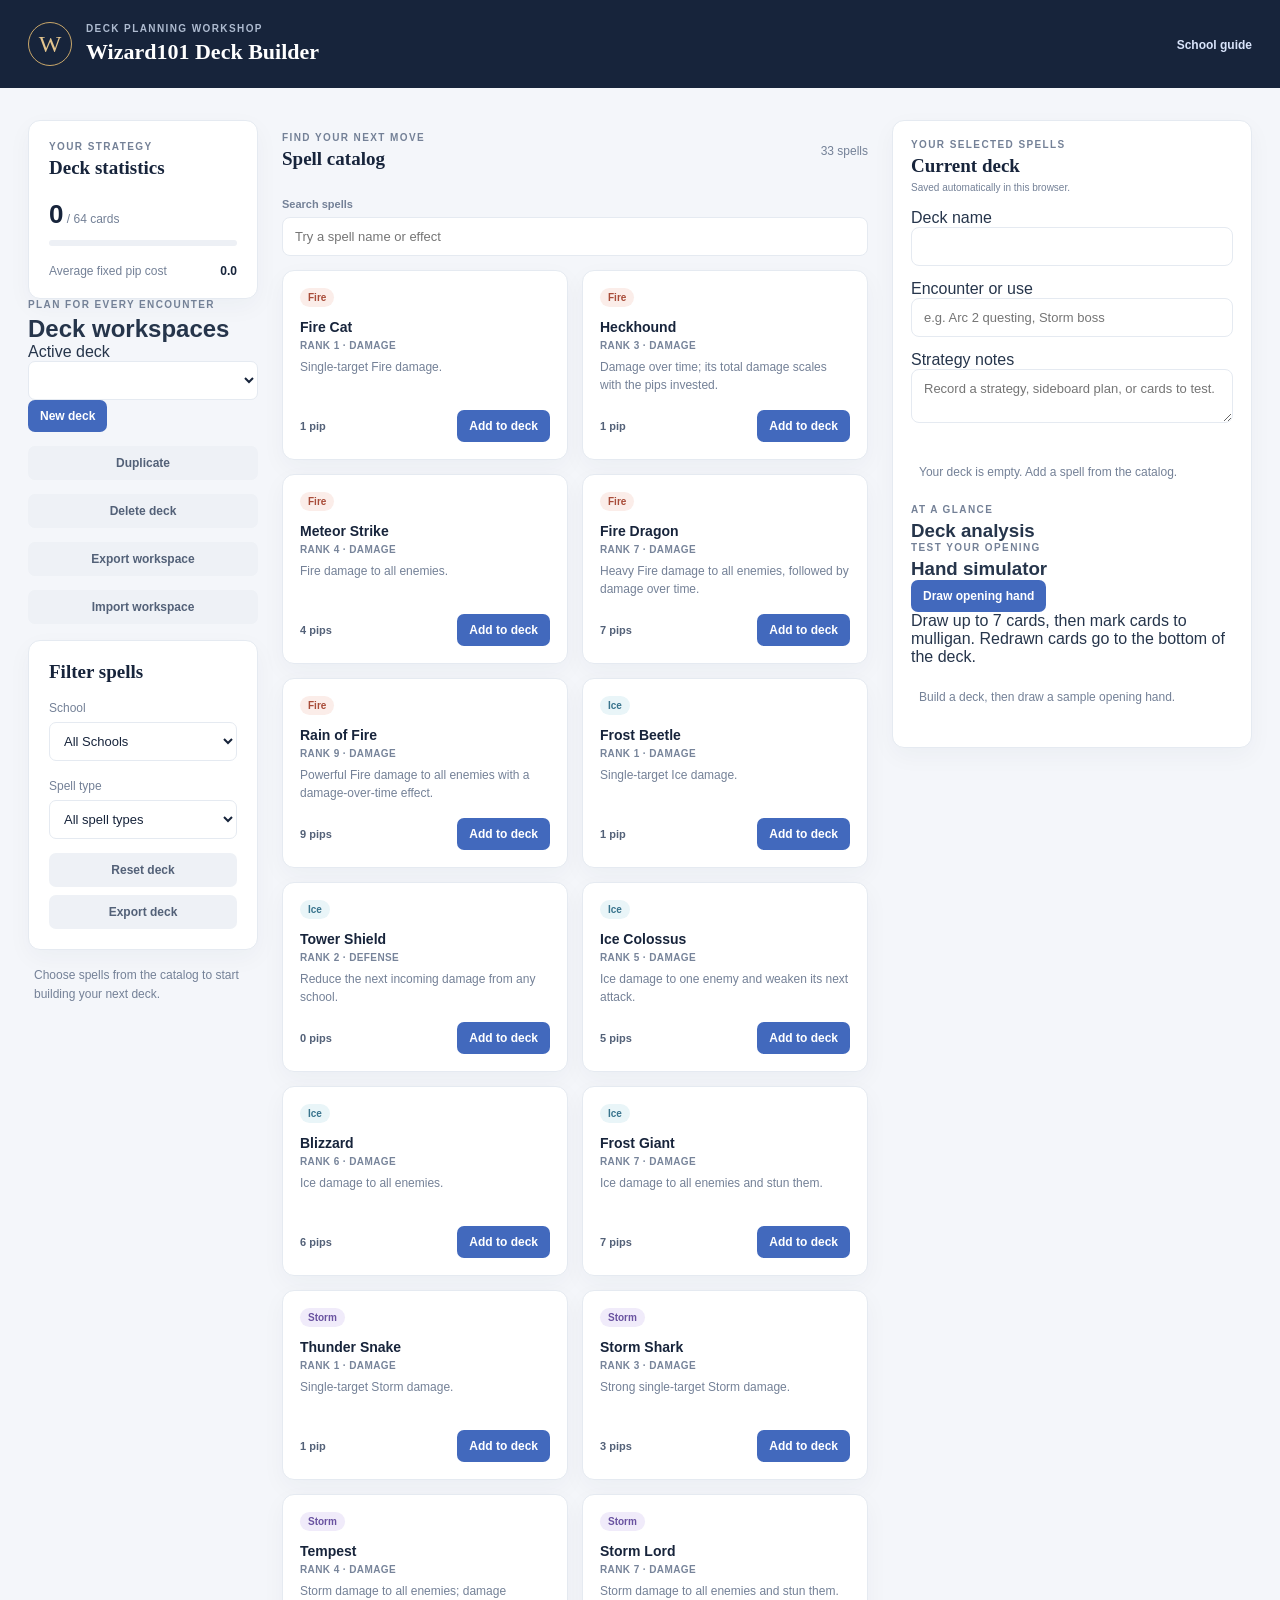
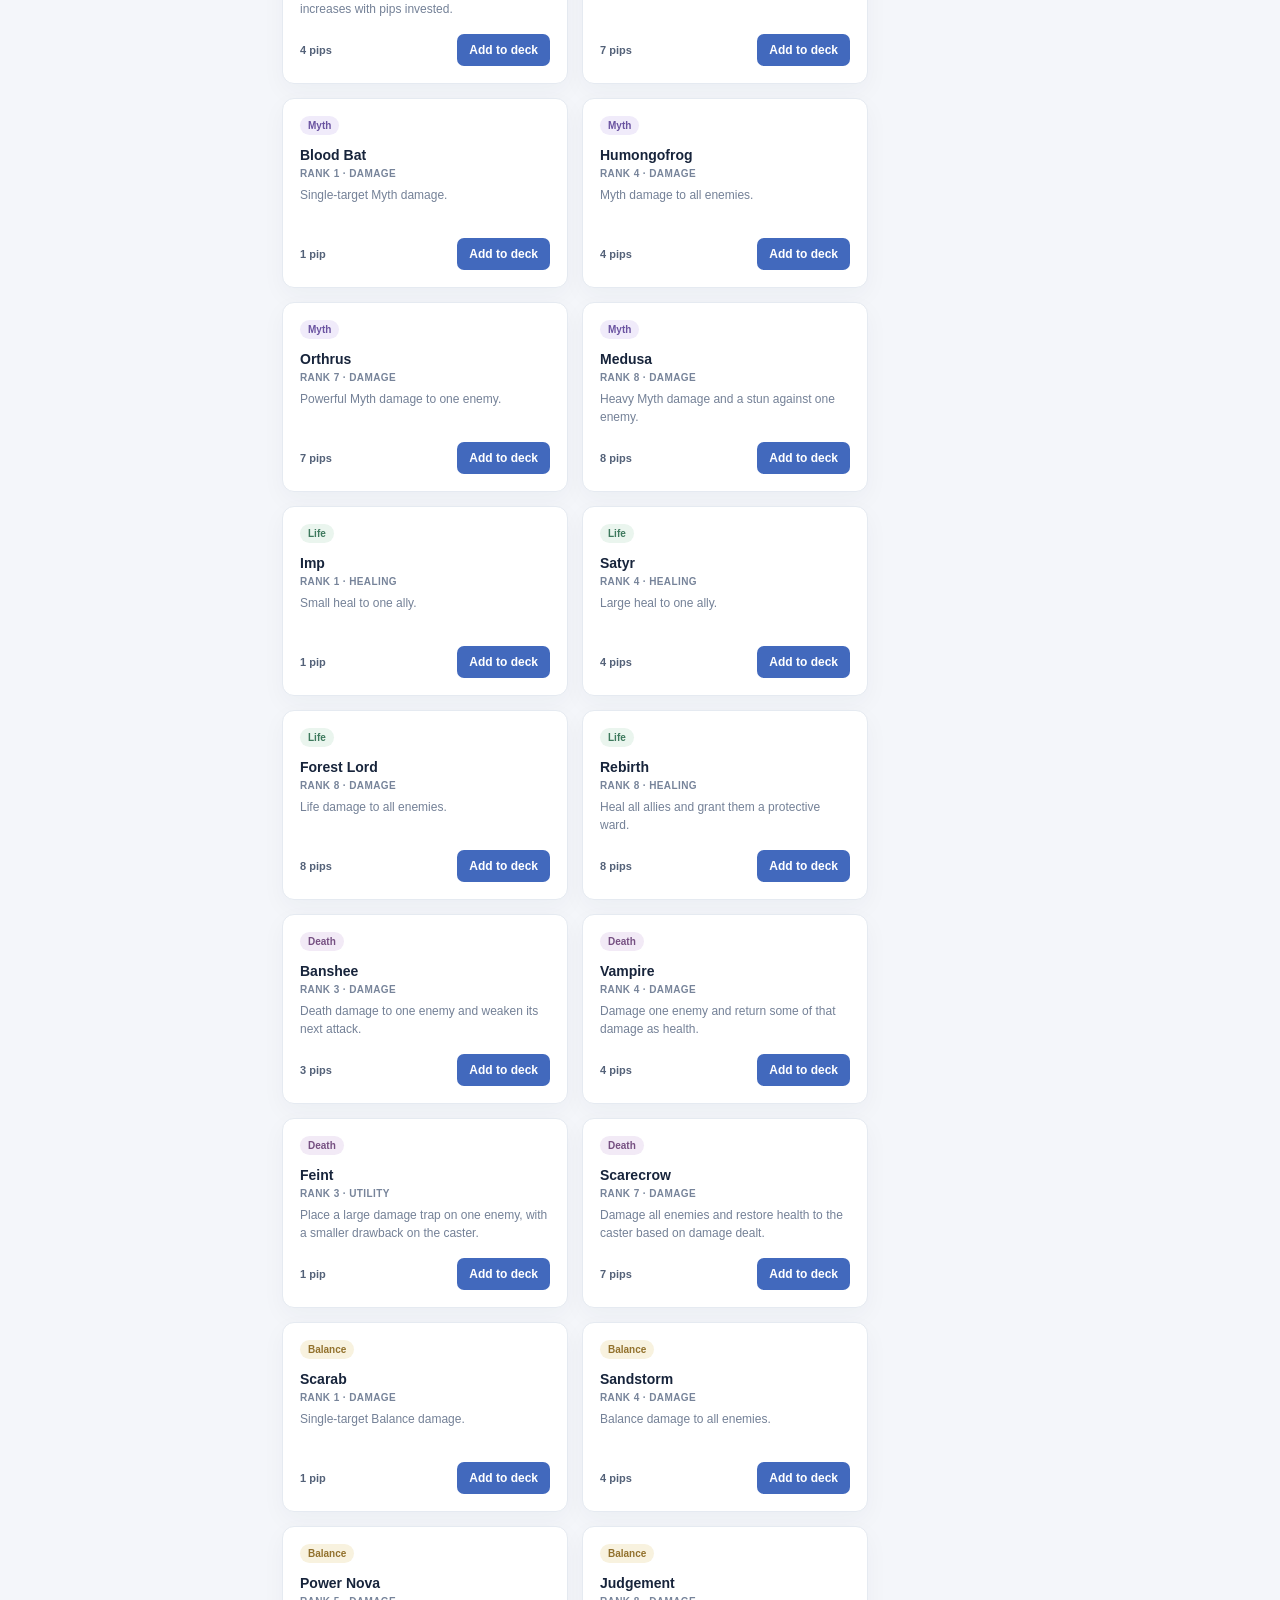
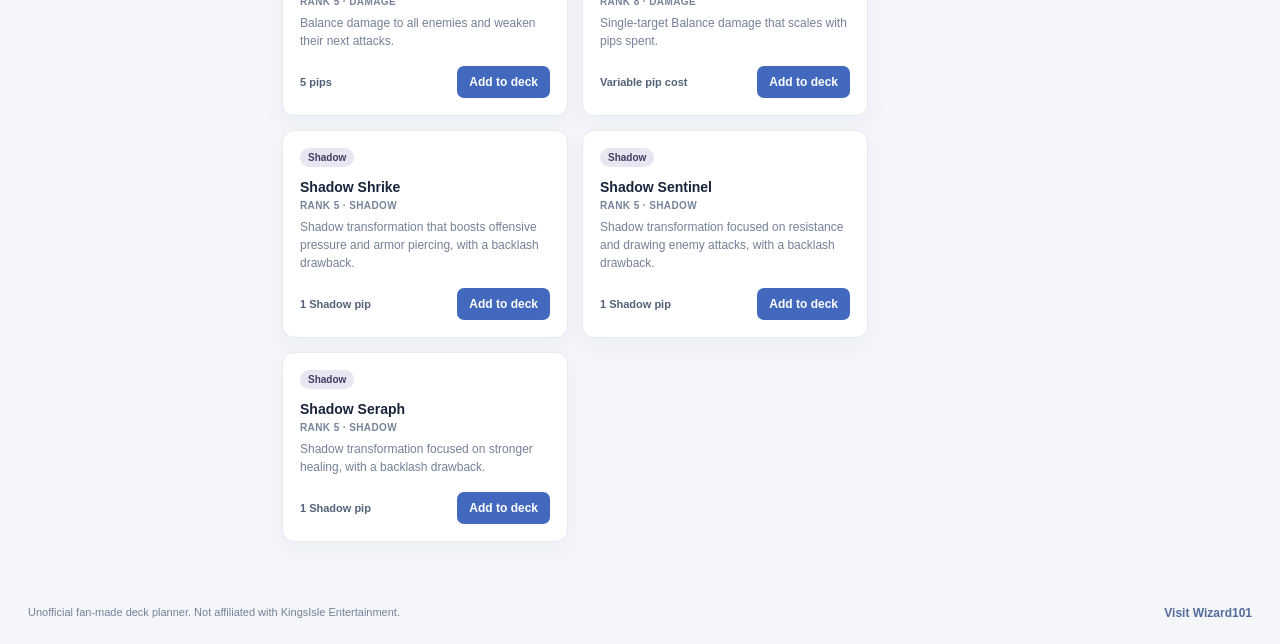
==== web/index.html @ 3cc18164 "completed the run log before section and presented the real output" ====
<!doctype html>
<html lang="en">
<head>
  <meta charset="utf-8">
  <meta name="viewport" content="width=device-width, initial-scale=1">
  <meta name="theme-color" content="#17243b">
  <meta name="description" content="Build and plan a Wizard101 spell deck.">
  <link rel="icon" href="favicon.svg" type="image/svg+xml">
  <link rel="manifest" href="manifest.webmanifest">
  <title>Wizard101 Deck Builder</title>
  <link rel="stylesheet" href="styles.css">
  <script src="app.js" defer></script>
</head>
<body>
  <header class="site-header">
    <div class="brand-mark" aria-hidden="true">W</div>
    <div>
      <p class="eyebrow">Deck planning workshop</p>
      <h1>Wizard101 Deck Builder</h1>
    </div>
    <nav class="header-links" aria-label="Main navigation">
      <a href="schools.html">School guide</a>
    </nav>
  </header>

  <main class="app-layout">
    <aside class="sidebar">
      <section class="stats-card" aria-labelledby="stats-title">
        <p class="eyebrow">Your strategy</p>
        <h2 id="stats-title">Deck statistics</h2>
        <p class="card-count" id="card-count" aria-live="polite">0 <span>/ 64 cards</span></p>
        <div class="progress-track" role="progressbar" aria-label="Deck capacity" aria-valuemin="0" aria-valuemax="64" aria-valuenow="0">
          <div class="progress-fill" id="progress-fill"></div>
        </div>
        <p class="stat-row"><span>Average fixed pip cost</span><strong id="average-pips">0.0</strong></p>
      </section>

      <section class="workspace-card" aria-labelledby="workspace-title">
        <p class="eyebrow">Plan for every encounter</p>
        <h2 id="workspace-title">Deck workspaces</h2>
        <label for="deck-picker">Active deck</label>
        <select id="deck-picker" aria-label="Active deck"></select>
        <div class="workspace-actions">
          <button class="button button-primary" id="new-deck" type="button">New deck</button>
          <button class="button button-secondary" id="duplicate-deck" type="button">Duplicate</button>
          <button class="button button-secondary" id="delete-deck" type="button">Delete deck</button>
        </div>
        <div class="backup-actions">
          <button class="button button-secondary" id="export-backup" type="button">Export workspace</button>
          <button class="button button-secondary" id="import-backup" type="button">Import workspace</button>
          <input id="backup-file" type="file" accept="application/json,.json" hidden>
        </div>
        <p class="workspace-status" id="workspace-status" role="status" aria-live="polite"></p>
      </section>

      <section class="filter-card" aria-labelledby="filter-title">
        <h2 id="filter-title">Filter spells</h2>
        <label for="school-filter">School</label>
        <select id="school-filter">
          <option value="All Schools">All Schools</option>
          <option value="Fire">Fire</option>
          <option value="Ice">Ice</option>
          <option value="Storm">Storm</option>
          <option value="Myth">Myth</option>
          <option value="Life">Life</option>
          <option value="Death">Death</option>
          <option value="Balance">Balance</option>
          <option value="Shadow">Shadow</option>
        </select>
        <label for="type-filter">Spell type</label>
        <select id="type-filter">
          <option value="All Types">All spell types</option>
          <option value="Damage">Damage</option>
          <option value="Healing">Healing</option>
          <option value="Defense">Defense</option>
          <option value="Utility">Utility</option>
          <option value="Shadow">Shadow forms</option>
        </select>
        <button class="button button-secondary" id="reset-deck" type="button">Reset deck</button>
        <button class="button button-secondary" id="export-deck" type="button">Export deck</button>
      </section>
      <p class="sidebar-note">Choose spells from the catalog to start building your next deck.</p>
    </aside>

    <section class="catalog-section" aria-labelledby="catalog-title">
      <div class="section-heading">
        <div>
          <p class="eyebrow">Find your next move</p>
          <h2 id="catalog-title">Spell catalog</h2>
        </div>
        <span class="result-count" id="result-count"></span>
      </div>
      <label class="search-label" for="spell-search">Search spells</label>
      <input id="spell-search" class="search-input" type="search" placeholder="Try a spell name or effect" autocomplete="off">
      <div class="spell-grid" id="spell-catalog"></div>
      <p class="empty-state" id="no-results" hidden>No spells match that search and school. Try another filter.</p>
    </section>

    <section class="deck-section" aria-labelledby="deck-title">
      <div class="section-heading">
        <div>
          <p class="eyebrow">Your selected spells</p>
          <h2 id="deck-title">Current deck</h2>
          <p class="deck-note">Saved automatically in this browser.</p>
        </div>
      </div>
      <div class="deck-details">
        <label for="deck-name">Deck name</label>
        <input id="deck-name" class="search-input" type="text" maxlength="48" autocomplete="off">
        <label for="deck-encounter">Encounter or use</label>
        <input id="deck-encounter" class="search-input" type="text" maxlength="64" placeholder="e.g. Arc 2 questing, Storm boss">
        <label for="deck-notes">Strategy notes</label>
        <textarea id="deck-notes" class="search-input notes-input" maxlength="500" placeholder="Record a strategy, sideboard plan, or cards to test."></textarea>
      </div>
      <div class="deck-list" id="deck-list" aria-live="polite"></div>
      <p class="empty-state" id="empty-state">Your deck is empty. Add a spell from the catalog.</p>
      <section class="deck-tool" aria-labelledby="analysis-title">
        <div class="tool-heading">
          <div>
            <p class="eyebrow">At a glance</p>
            <h3 id="analysis-title">Deck analysis</h3>
          </div>
          <span class="analysis-summary" id="analysis-summary"></span>
        </div>
        <div class="analysis-breakdown" id="analysis-breakdown"></div>
      </section>
      <section class="deck-tool simulator" aria-labelledby="simulator-title">
        <div class="tool-heading">
          <div>
            <p class="eyebrow">Test your opening</p>
            <h3 id="simulator-title">Hand simulator</h3>
          </div>
          <button class="button button-primary" id="draw-hand" type="button">Draw opening hand</button>
        </div>
        <p class="simulator-note">Draw up to 7 cards, then mark cards to mulligan. Redrawn cards go to the bottom of the deck.</p>
        <div class="hand-list" id="hand-list" aria-live="polite"></div>
        <button class="button button-secondary" id="mulligan-hand" type="button" hidden>Redraw selected cards</button>
        <p class="empty-state hand-empty" id="hand-empty">Build a deck, then draw a sample opening hand.</p>
      </section>
    </section>
  </main>
  <footer class="site-footer">
    <span>Unofficial fan-made deck planner. Not affiliated with KingsIsle Entertainment.</span>
    <a href="https://www.wizard101.com/" target="_blank" rel="noreferrer">Visit Wizard101</a>
  </footer>
</body>
</html>
---- web/styles.css ----
:root {
  color-scheme: light;
  font-family: "Segoe UI", Arial, sans-serif;
  color: #26354b;
  background: #f4f6fa;
  font-synthesis: none;
  text-rendering: optimizeLegibility;
  --navy: #17243b;
  --muted: #748197;
  --line: #e5eaf1;
  --blue: #4269bd;
}

* {
  box-sizing: border-box;
}

body {
  min-width: 320px;
  min-height: 100vh;
  margin: 0;
}

.site-header {
  display: flex;
  align-items: center;
  gap: 14px;
  padding: 22px max(28px, calc((100% - 1440px) / 2));
  color: white;
  background: var(--navy);
}

.header-links {
  margin-left: auto;
}

.header-links a,
.site-footer a {
  color: #d9e4fb;
  font-size: 12px;
  font-weight: 600;
  text-decoration: none;
}

.header-links a:hover,
.site-footer a:hover {
  text-decoration: underline;
}

.brand-mark {
  display: grid;
  width: 44px;
  height: 44px;
  place-items: center;
  border: 1px solid #c9a76a;
  border-radius: 50%;
  color: #e4c58e;
  font-family: Georgia, serif;
  font-size: 24px;
}

.site-header h1,
h2,
h3,
p {
  margin: 0;
}

.site-header h1 {
  font-family: Georgia, serif;
  font-size: 22px;
  font-weight: 600;
}

.eyebrow {
  margin-bottom: 5px;
  color: var(--muted);
  font-size: 10px;
  font-weight: 700;
  letter-spacing: 0.14em;
  text-transform: uppercase;
}

.site-header .eyebrow {
  color: #aebbd0;
}

.app-layout {
  display: grid;
  grid-template-columns: 230px minmax(340px, 1fr) minmax(290px, 360px);
  gap: 24px;
  max-width: 1440px;
  margin: 0 auto;
  padding: 32px 28px 48px;
}

.sidebar {
  align-self: start;
}

.stats-card,
.filter-card,
.spell-card,
.deck-section {
  border: 1px solid var(--line);
  border-radius: 12px;
  background: white;
  box-shadow: 0 8px 24px rgb(31 48 78 / 4%);
}

.stats-card,
.filter-card {
  padding: 20px;
}

.stats-card h2,
.filter-card h2,
.section-heading h2 {
  color: var(--navy);
  font-family: Georgia, serif;
  font-size: 19px;
}

.card-count {
  margin-top: 20px;
  color: var(--navy);
  font-size: 26px;
  font-weight: 700;
}

.card-count span {
  color: var(--muted);
  font-size: 12px;
  font-weight: 500;
}

.progress-track {
  height: 6px;
  margin-top: 10px;
  overflow: hidden;
  border-radius: 6px;
  background: #edf0f5;
}

.progress-fill {
  width: 0;
  height: 100%;
  border-radius: inherit;
  background: linear-gradient(90deg, #4269bd, #8b72c7);
  transition: width 180ms ease;
}

.stat-row {
  display: flex;
  justify-content: space-between;
  margin-top: 18px;
  color: var(--muted);
  font-size: 12px;
}

.stat-row strong {
  color: var(--navy);
}

.filter-card {
  margin-top: 16px;
}

.filter-card .button-secondary + .button-secondary {
  margin-top: 8px;
}

.filter-card label {
  display: block;
  margin: 18px 0 7px;
  color: var(--muted);
  font-size: 12px;
}

select {
  width: 100%;
  padding: 10px;
  border: 1px solid var(--line);
  border-radius: 7px;
  color: var(--navy);
  background: #fff;
  font: inherit;
  font-size: 13px;
}

.button {
  border: 0;
  border-radius: 7px;
  cursor: pointer;
  font: inherit;
  font-size: 12px;
  font-weight: 600;
  transition: background-color 150ms ease, transform 150ms ease;
}

.button:not(:disabled):hover {
  transform: translateY(-1px);
}

.button:disabled {
  cursor: not-allowed;
  opacity: 0.5;
}

.button-primary {
  padding: 9px 12px;
  color: white;
  background: var(--blue);
}

.button-primary:hover {
  background: #3457a2;
}

.button-secondary {
  width: 100%;
  margin-top: 14px;
  padding: 10px;
  color: #536178;
  background: #eef1f6;
}

.button-secondary:hover {
  background: #e2e7ef;
}

.sidebar-note {
  padding: 16px 6px;
  color: var(--muted);
  font-size: 12px;
  line-height: 1.6;
}

.catalog-section {
  min-width: 0;
}

.section-heading {
  display: flex;
  min-height: 62px;
  align-items: center;
  justify-content: space-between;
  margin-bottom: 16px;
}

.result-count {
  color: var(--muted);
  font-size: 12px;
}

.search-label {
  display: block;
  margin-bottom: 7px;
  color: var(--muted);
  font-size: 11px;
  font-weight: 600;
}

.search-input {
  width: 100%;
  margin-bottom: 14px;
  padding: 11px 12px;
  border: 1px solid var(--line);
  border-radius: 8px;
  color: var(--navy);
  background: white;
  font: inherit;
  font-size: 13px;
}

.search-input:focus,
select:focus {
  border-color: #829bd1;
  outline: 3px solid rgb(66 105 189 / 14%);
}

.spell-grid {
  display: grid;
  grid-template-columns: repeat(auto-fit, minmax(220px, 1fr));
  gap: 14px;
}

.spell-card {
  display: flex;
  min-height: 190px;
  flex-direction: column;
  align-items: flex-start;
  padding: 17px;
}

.school-tag {
  padding: 4px 8px;
  border-radius: 20px;
  color: #405776;
  background: #eaf0f7;
  font-size: 10px;
  font-weight: 700;
}

.school-fire {
  color: #a84c39;
  background: #fbede9;
}

.school-ice {
  color: #39748d;
  background: #e9f5f8;
}

.school-storm {
  color: #6952a0;
  background: #f0ebfa;
}

.school-life {
  color: #3d795d;
  background: #eaf5ee;
}

.school-death {
  color: #765082;
  background: #f2eaf6;
}

.school-balance {
  color: #92712d;
  background: #f8f2df;
}

.school-myth {
  color: #6952a0;
  background: #f0ebfa;
}

.school-shadow {
  color: #433b61;
  background: #e9e6f2;
}

.spell-card h3,
.deck-card h3 {
  margin-top: 12px;
  color: var(--navy);
  font-size: 14px;
}

.spell-meta {
  margin-top: 5px;
  color: #77849a;
  font-size: 10px;
  font-weight: 700;
  letter-spacing: 0.04em;
  text-transform: uppercase;
}

.spell-description {
  margin-top: 7px;
  color: var(--muted);
  font-size: 12px;
  line-height: 1.5;
}

.spell-footer {
  display: flex;
  width: 100%;
  align-items: center;
  justify-content: space-between;
  margin-top: auto;
  padding-top: 16px;
}

.pip-cost {
  color: #536178;
  font-size: 11px;
  font-weight: 600;
}

.deck-section {
  align-self: start;
  min-height: 250px;
  padding: 18px;
}

.deck-section .section-heading {
  min-height: auto;
}

.deck-note {
  margin-top: 5px;
  color: var(--muted);
  font-size: 10px;
}

.deck-list {
  display: grid;
  gap: 9px;
}

.deck-card {
  display: flex;
  align-items: center;
  justify-content: space-between;
  gap: 8px;
  padding: 11px;
  border: 1px solid var(--line);
  border-radius: 8px;
}

.deck-card h3 {
  margin: 0;
  font-size: 12px;
}

.deck-card p {
  margin-top: 4px;
  color: var(--muted);
  font-size: 10px;
}

.remove-button {
  flex-shrink: 0;
  padding: 6px 8px;
  border: 0;
  border-radius: 6px;
  color: #a34f4f;
  background: #fbefef;
  cursor: pointer;
  font: inherit;
  font-size: 10px;
}

.remove-button:hover {
  background: #f7e1e1;
}

.empty-state {
  padding: 22px 8px;
  color: var(--muted);
  font-size: 12px;
  line-height: 1.6;
}

.empty-state[hidden] {
  display: none;
}

.site-footer {
  display: flex;
  justify-content: space-between;
  gap: 16px;
  max-width: 1440px;
  margin: 0 auto;
  padding: 16px 28px 24px;
  color: var(--muted);
  font-size: 11px;
}

.site-footer a {
  color: #536b9d;
  white-space: nowrap;
}

@media (max-width: 1050px) {
  .app-layout {
    grid-template-columns: 220px minmax(0, 1fr);
  }

  .deck-section {
    grid-column: 2;
  }
}

@media (max-width: 700px) {
  .site-header {
    padding: 18px 20px;
  }

  .site-header h1 {
    font-size: 18px;
  }

  .header-links a {
    font-size: 11px;
  }

  .app-layout {
    grid-template-columns: 1fr;
    gap: 18px;
    padding: 20px;
  }

  .deck-section {
    grid-column: auto;
  }

  .sidebar {
    display: grid;
    grid-template-columns: repeat(2, minmax(0, 1fr));
    align-items: start;
    gap: 12px;
  }

  .filter-card {
    margin-top: 0;
  }

  .sidebar-note {
    display: none;
  }
}

@media (max-width: 460px) {
  .sidebar {
    grid-template-columns: 1fr;
  }

  .spell-grid {
    grid-template-columns: 1fr;
  }

  .site-footer {
    flex-direction: column;
    padding: 12px 20px 22px;
  }
}
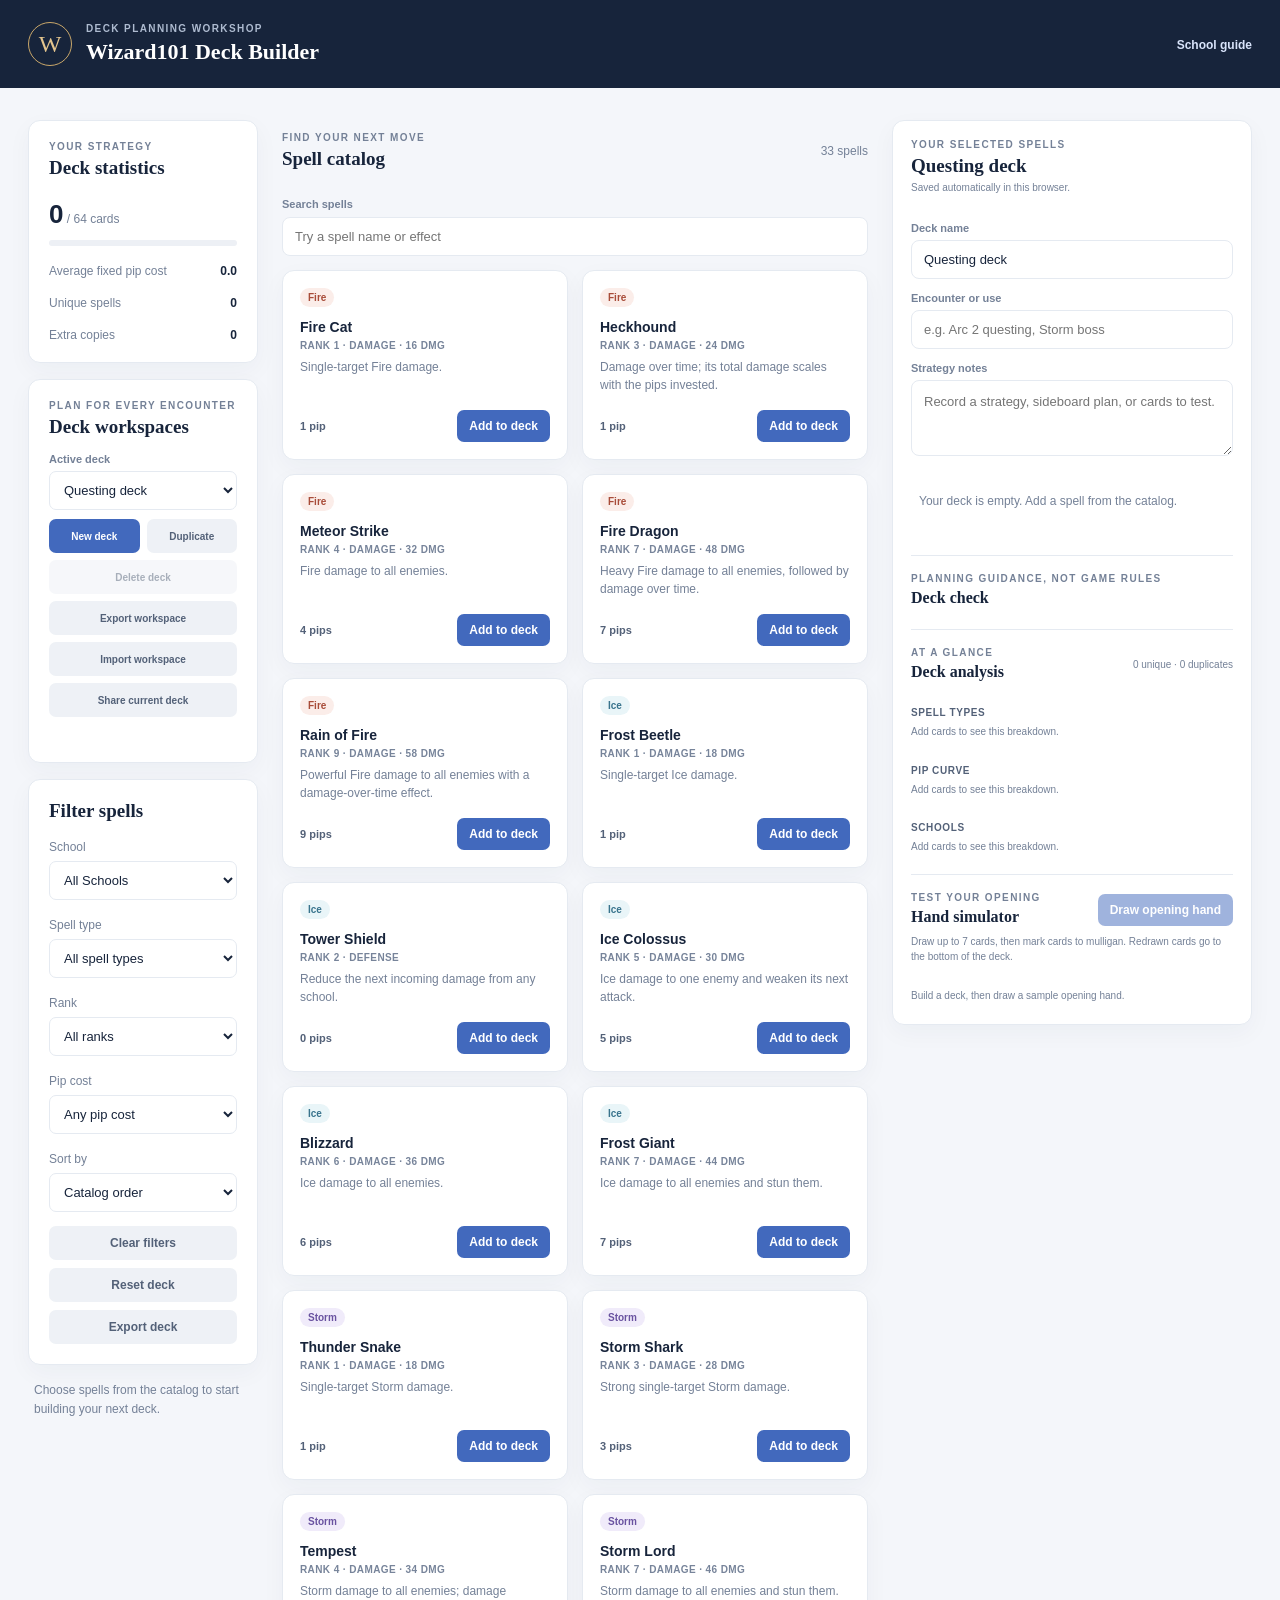
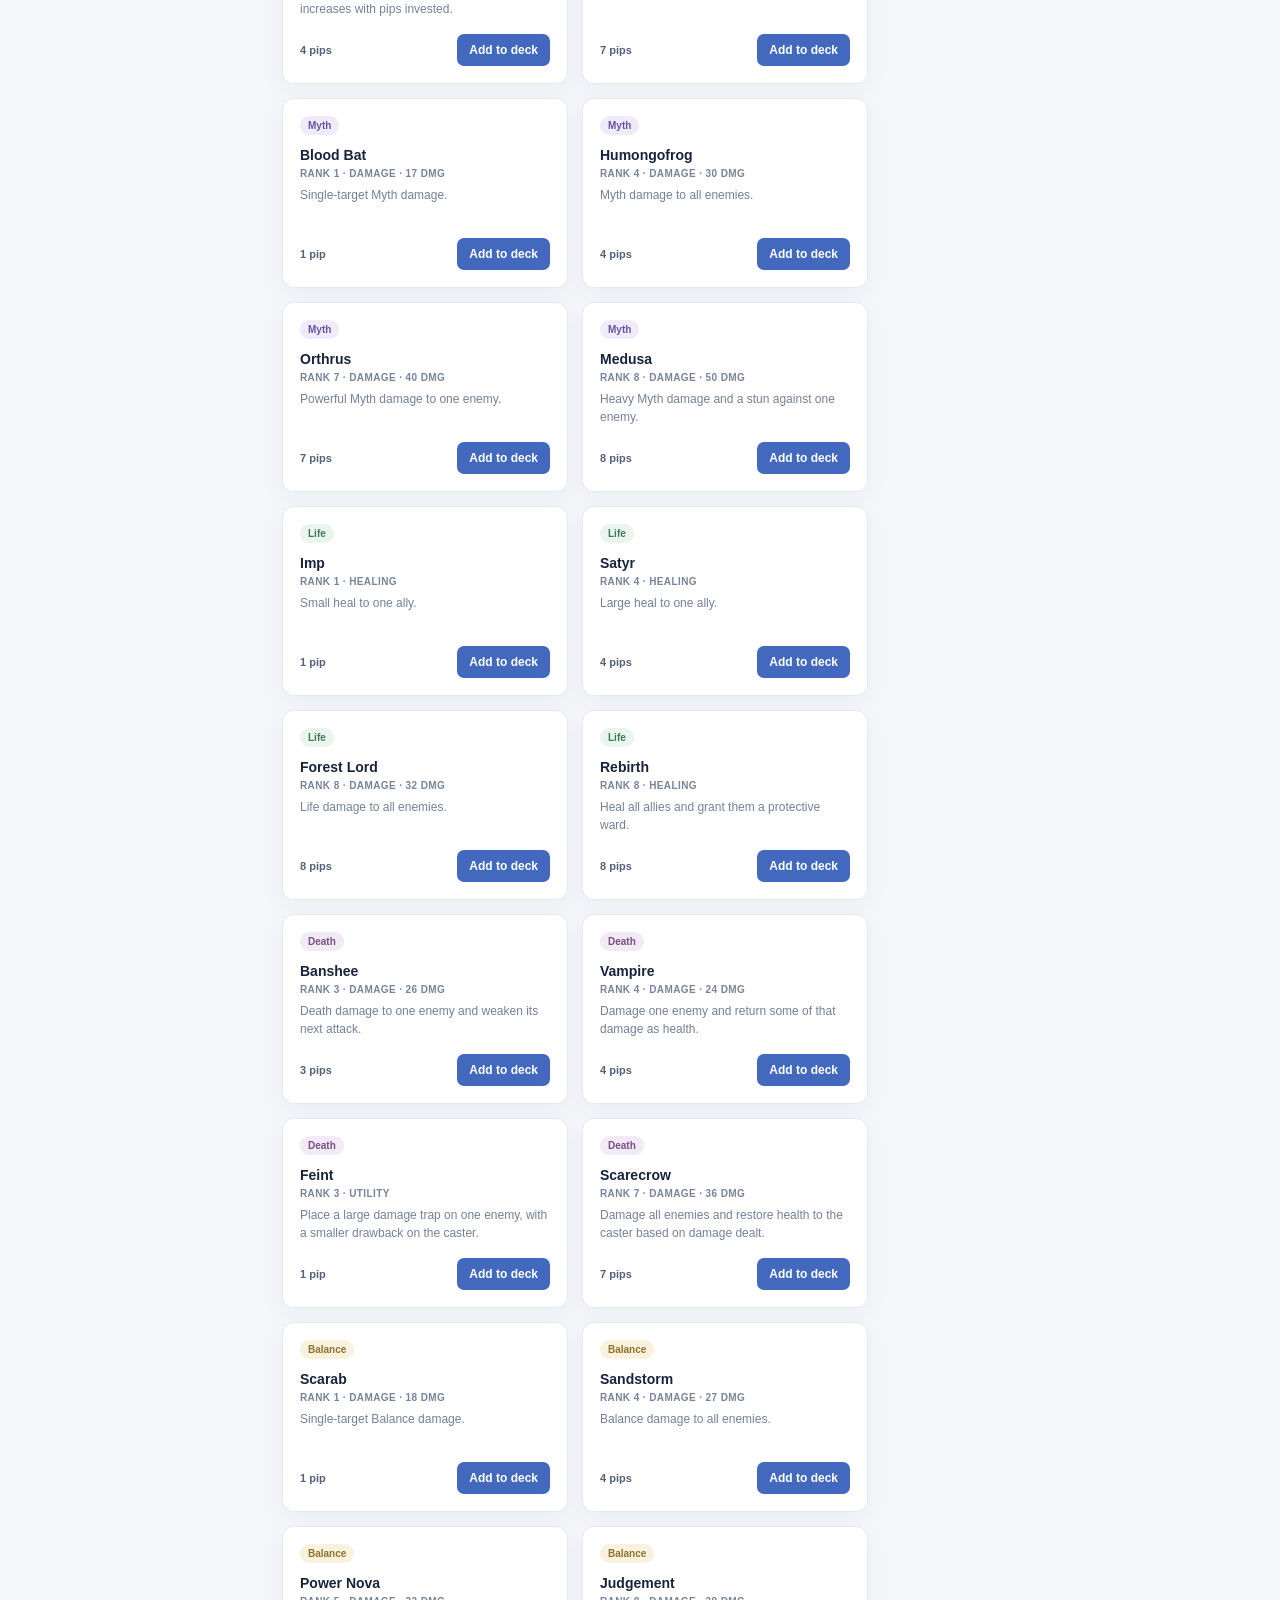
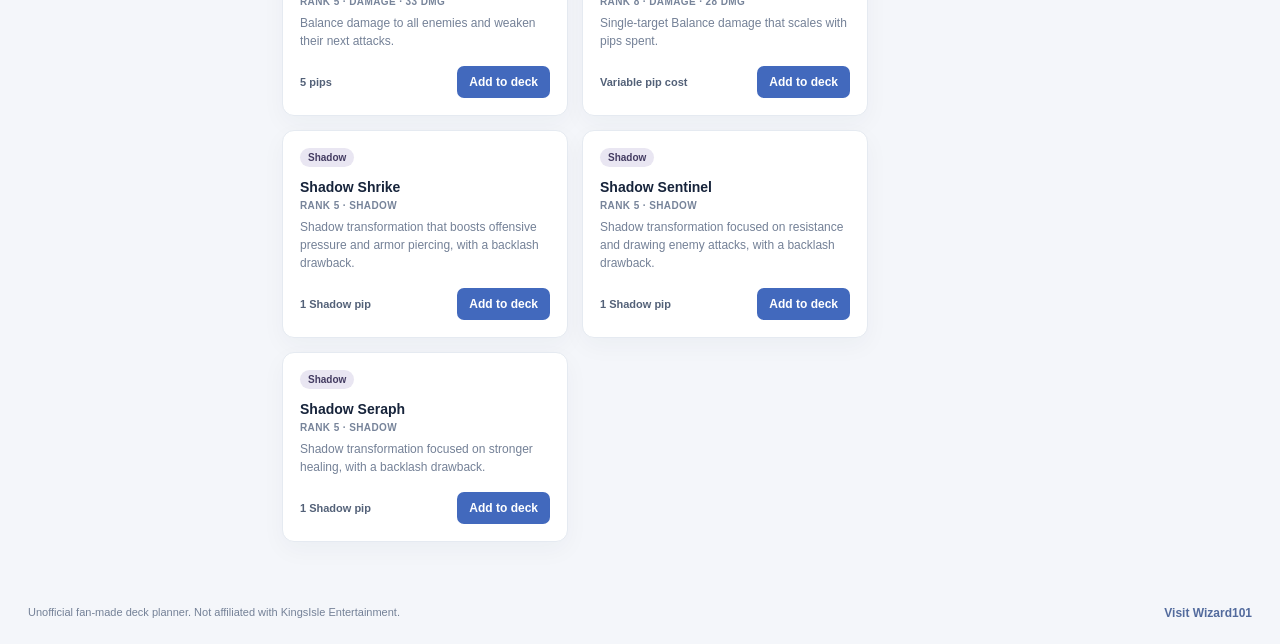
==== commit b49a1ff2: "updated readme" ====
--- a/web/index.html
+++ b/web/index.html
@@ -33,6 +33,8 @@
           <div class="progress-fill" id="progress-fill"></div>
         </div>
         <p class="stat-row"><span>Average fixed pip cost</span><strong id="average-pips">0.0</strong></p>
+        <p class="stat-row"><span>Unique spells</span><strong id="unique-count">0</strong></p>
+        <p class="stat-row"><span>Extra copies</span><strong id="duplicate-count">0</strong></p>
       </section>
 
       <section class="workspace-card" aria-labelledby="workspace-title">
@@ -48,6 +50,7 @@
         <div class="backup-actions">
           <button class="button button-secondary" id="export-backup" type="button">Export workspace</button>
           <button class="button button-secondary" id="import-backup" type="button">Import workspace</button>
+          <button class="button button-secondary" id="share-deck" type="button">Share current deck</button>
           <input id="backup-file" type="file" accept="application/json,.json" hidden>
         </div>
         <p class="workspace-status" id="workspace-status" role="status" aria-live="polite"></p>
@@ -76,6 +79,39 @@
           <option value="Utility">Utility</option>
           <option value="Shadow">Shadow forms</option>
         </select>
+        <label for="rank-filter">Rank</label>
+        <select id="rank-filter">
+          <option value="all">All ranks</option>
+          <option value="1">Rank 1</option>
+          <option value="2">Rank 2</option>
+          <option value="3">Rank 3</option>
+          <option value="4">Rank 4</option>
+          <option value="5">Rank 5</option>
+          <option value="6">Rank 6</option>
+          <option value="7">Rank 7</option>
+          <option value="8">Rank 8</option>
+          <option value="9">Rank 9+</option>
+        </select>
+        <label for="pip-filter">Pip cost</label>
+        <select id="pip-filter">
+          <option value="all">Any pip cost</option>
+          <option value="0">0 pips</option>
+          <option value="1">1 pip</option>
+          <option value="2">2 pips</option>
+          <option value="3">3 pips</option>
+          <option value="4">4 pips</option>
+          <option value="5">5+ pips</option>
+          <option value="variable">Variable pip cost</option>
+          <option value="shadow">Shadow pip</option>
+        </select>
+        <label for="sort-filter">Sort by</label>
+        <select id="sort-filter">
+          <option value="catalog">Catalog order</option>
+          <option value="name">Name (A–Z)</option>
+          <option value="rank">Rank (low to high)</option>
+          <option value="pips">Pip cost (low to high)</option>
+        </select>
+        <button class="button button-secondary" id="clear-filters" type="button">Clear filters</button>
         <button class="button button-secondary" id="reset-deck" type="button">Reset deck</button>
         <button class="button button-secondary" id="export-deck" type="button">Export deck</button>
       </section>
@@ -114,6 +150,16 @@
       </div>
       <div class="deck-list" id="deck-list" aria-live="polite"></div>
       <p class="empty-state" id="empty-state">Your deck is empty. Add a spell from the catalog.</p>
+      <section class="deck-tool deck-validation" aria-labelledby="validation-title">
+        <div class="tool-heading">
+          <div>
+            <p class="eyebrow">Planning guidance, not game rules</p>
+            <h3 id="validation-title">Deck check</h3>
+          </div>
+          <span class="validation-summary" id="validation-summary"></span>
+        </div>
+        <ul class="validation-list" id="validation-list" aria-live="polite"></ul>
+      </section>
       <section class="deck-tool" aria-labelledby="analysis-title">
         <div class="tool-heading">
           <div>
--- a/web/styles.css
+++ b/web/styles.css
@@ -99,6 +99,7 @@
 }
 
 .stats-card,
+.workspace-card,
 .filter-card,
 .spell-card,
 .deck-section {
@@ -109,11 +110,13 @@
 }
 
 .stats-card,
+.workspace-card,
 .filter-card {
   padding: 20px;
 }
 
 .stats-card h2,
+.workspace-card h2,
 .filter-card h2,
 .section-heading h2 {
   color: var(--navy);
@@ -166,6 +169,61 @@
   margin-top: 16px;
 }
 
+.workspace-card {
+  margin-top: 16px;
+}
+
+.workspace-card h2 {
+  margin-bottom: 15px;
+}
+
+.workspace-card label,
+.deck-details label {
+  display: block;
+  margin: 13px 0 6px;
+  color: var(--muted);
+  font-size: 11px;
+  font-weight: 600;
+}
+
+.workspace-actions,
+.backup-actions {
+  display: grid;
+  grid-template-columns: repeat(2, minmax(0, 1fr));
+  gap: 7px;
+  margin-top: 9px;
+}
+
+.workspace-actions .button,
+.backup-actions .button {
+  width: 100%;
+  min-height: 34px;
+  margin: 0;
+  padding: 7px;
+  font-size: 10px;
+}
+
+.workspace-actions #delete-deck {
+  grid-column: 1 / -1;
+}
+
+.backup-actions {
+  grid-template-columns: 1fr;
+  margin-top: 7px;
+}
+
+.workspace-status {
+  min-height: 15px;
+  margin-top: 10px;
+  color: #39745a;
+  font-size: 10px;
+  line-height: 1.45;
+}
+
+.workspace-status.status-error {
+  color: #a34f4f;
+}
+
 .filter-card .button-secondary + .button-secondary {
   margin-top: 8px;
 }
@@ -274,7 +332,8 @@
 }
 
 .search-input:focus,
-select:focus {
+select:focus,
+textarea:focus {
   border-color: #829bd1;
   outline: 3px solid rgb(66 105 189 / 14%);
 }
@@ -386,6 +445,22 @@
   padding: 18px;
 }
 
+.deck-details {
+  display: grid;
+  grid-template-columns: 1fr;
+  margin: 0 0 14px;
+}
+
+.deck-details .search-input {
+  margin: 0;
+}
+
+.notes-input {
+  min-height: 76px;
+  resize: vertical;
+  line-height: 1.5;
+}
+
 .deck-section .section-heading {
   min-height: auto;
 }
@@ -398,6 +473,8 @@
 
 .deck-list {
   display: grid;
+  max-height: 460px;
+  overflow-y: auto;
   gap: 9px;
 }
 
@@ -449,6 +526,150 @@
   display: none;
 }
 
+.deck-tool {
+  margin-top: 22px;
+  padding-top: 17px;
+  border-top: 1px solid var(--line);
+}
+
+.tool-heading {
+  display: flex;
+  align-items: center;
+  justify-content: space-between;
+  gap: 10px;
+}
+
+.tool-heading h3 {
+  color: var(--navy);
+  font-family: Georgia, serif;
+  font-size: 16px;
+}
+
+.analysis-summary,
+.simulator-note {
+  color: var(--muted);
+  font-size: 10px;
+}
+
+.analysis-breakdown {
+  display: grid;
+  gap: 14px;
+  margin-top: 13px;
+}
+
+.analysis-group h4 {
+  margin-bottom: 8px;
+  color: #536178;
+  font-size: 10px;
+  letter-spacing: 0.06em;
+  text-transform: uppercase;
+}
+
+.analysis-row {
+  display: grid;
+  grid-template-columns: 78px minmax(20px, 1fr) 22px;
+  align-items: center;
+  gap: 8px;
+  margin-top: 6px;
+  color: #59677d;
+  font-size: 10px;
+}
+
+.analysis-row strong {
+  color: var(--navy);
+  text-align: right;
+}
+
+.analysis-bar {
+  height: 6px;
+  overflow: hidden;
+  border-radius: 6px;
+  background: #edf0f5;
+}
+
+.analysis-bar span {
+  display: block;
+  height: 100%;
+  border-radius: inherit;
+  background: linear-gradient(90deg, #4269bd, #8b72c7);
+}
+
+.analysis-empty {
+  color: var(--muted);
+  font-size: 10px;
+}
+
+.simulator .tool-heading {
+  align-items: flex-end;
+}
+
+.simulator .tool-heading .button {
+  flex-shrink: 0;
+}
+
+.simulator-note {
+  margin-top: 8px;
+  line-height: 1.5;
+}
+
+.hand-list {
+  display: grid;
+  grid-template-columns: repeat(2, minmax(0, 1fr));
+  gap: 7px;
+  margin-top: 12px;
+}
+
+.hand-card {
+  display: grid;
+  min-width: 0;
+  gap: 4px;
+  padding: 9px;
+  border: 1px solid var(--line);
+  border-radius: 8px;
+  color: var(--navy);
+  background: #fff;
+  cursor: pointer;
+  font: inherit;
+  text-align: left;
+}
+
+.hand-card:hover,
+.hand-card.is-mulligan {
+  border-color: #d1a2a2;
+  background: #fff6f5;
+}
+
+.hand-card strong {
+  overflow: hidden;
+  font-size: 10px;
+  text-overflow: ellipsis;
+  white-space: nowrap;
+}
+
+.hand-card > span {
+  color: var(--muted);
+  font-size: 9px;
+}
+
+.hand-card .hand-action {
+  color: #39745a;
+  font-size: 9px;
+  font-weight: 700;
+}
+
+.hand-card.is-mulligan .hand-action {
+  color: #a34f4f;
+}
+
+.simulator > .button-secondary {
+  margin-top: 9px;
+}
+
+.hand-empty {
+  padding: 12px 0 2px;
+  font-size: 10px;
+}
+
 .site-footer {
   display: flex;
   justify-content: space-between;
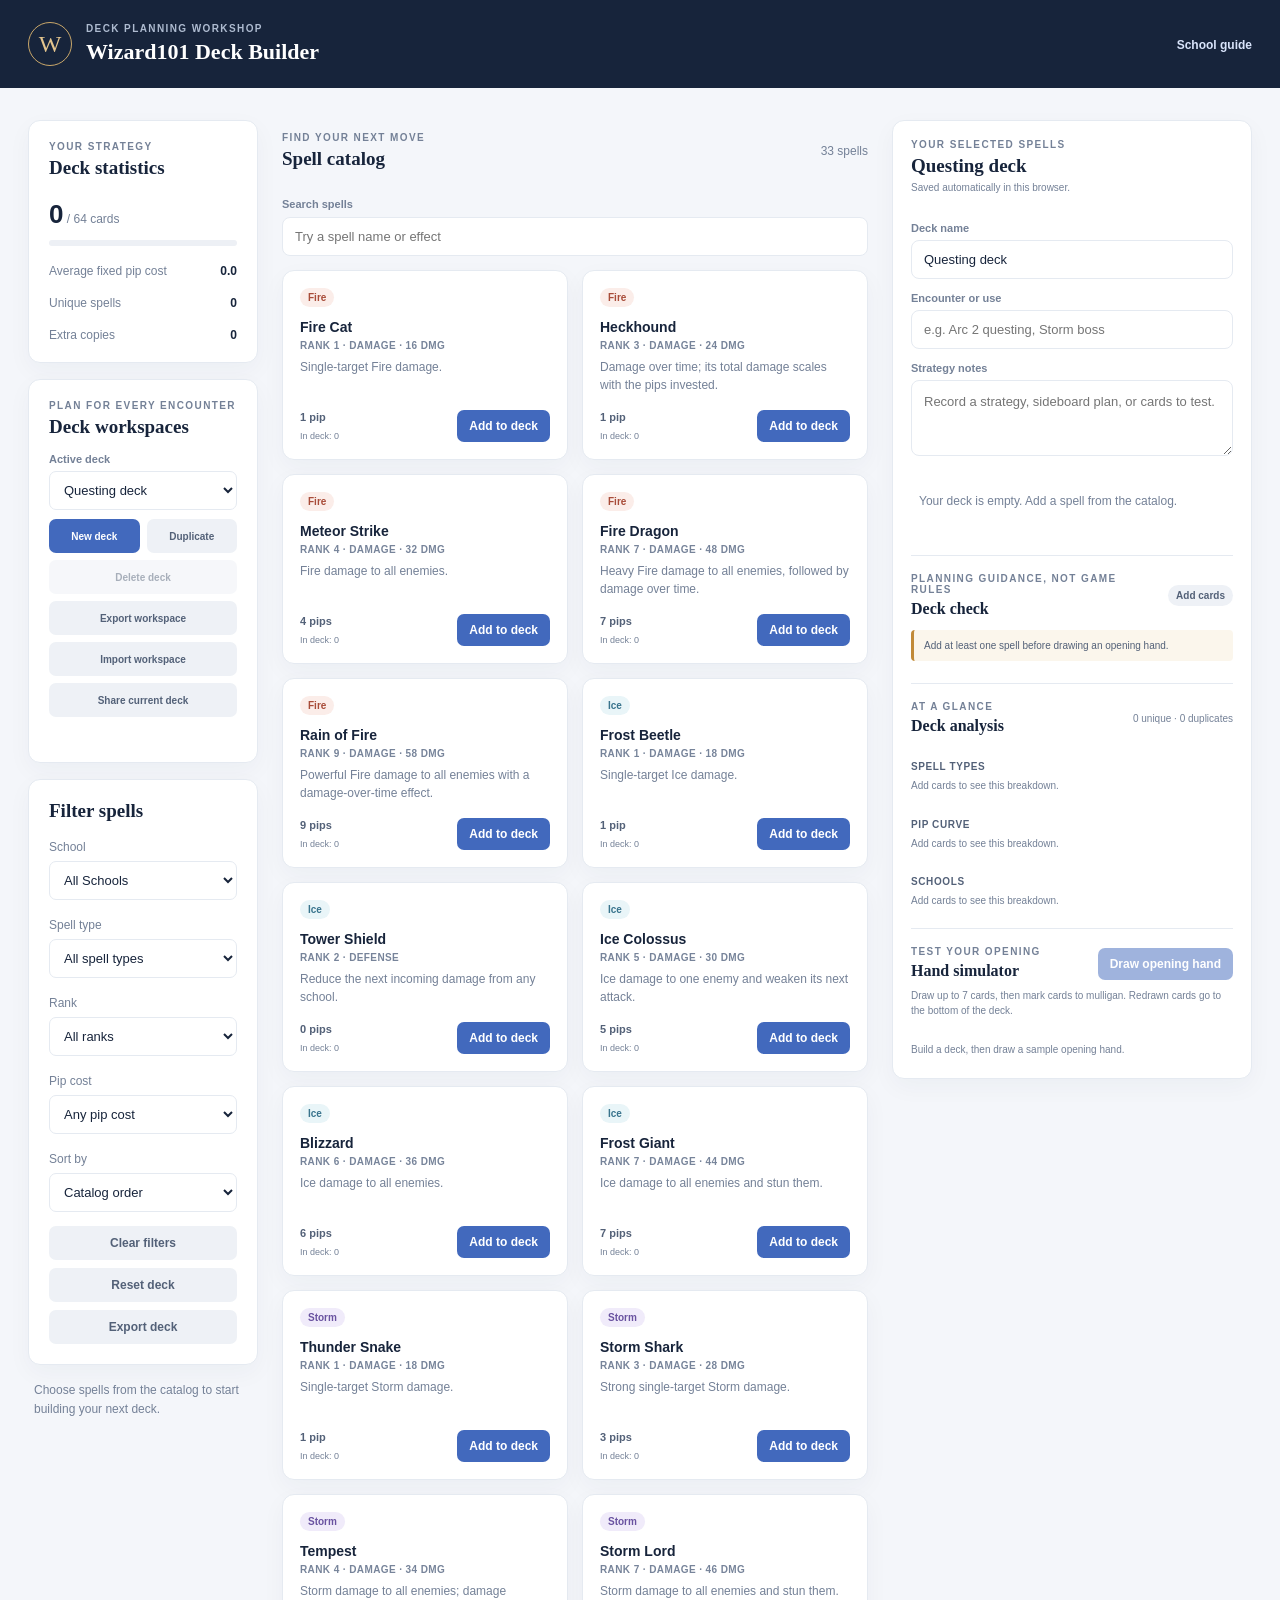
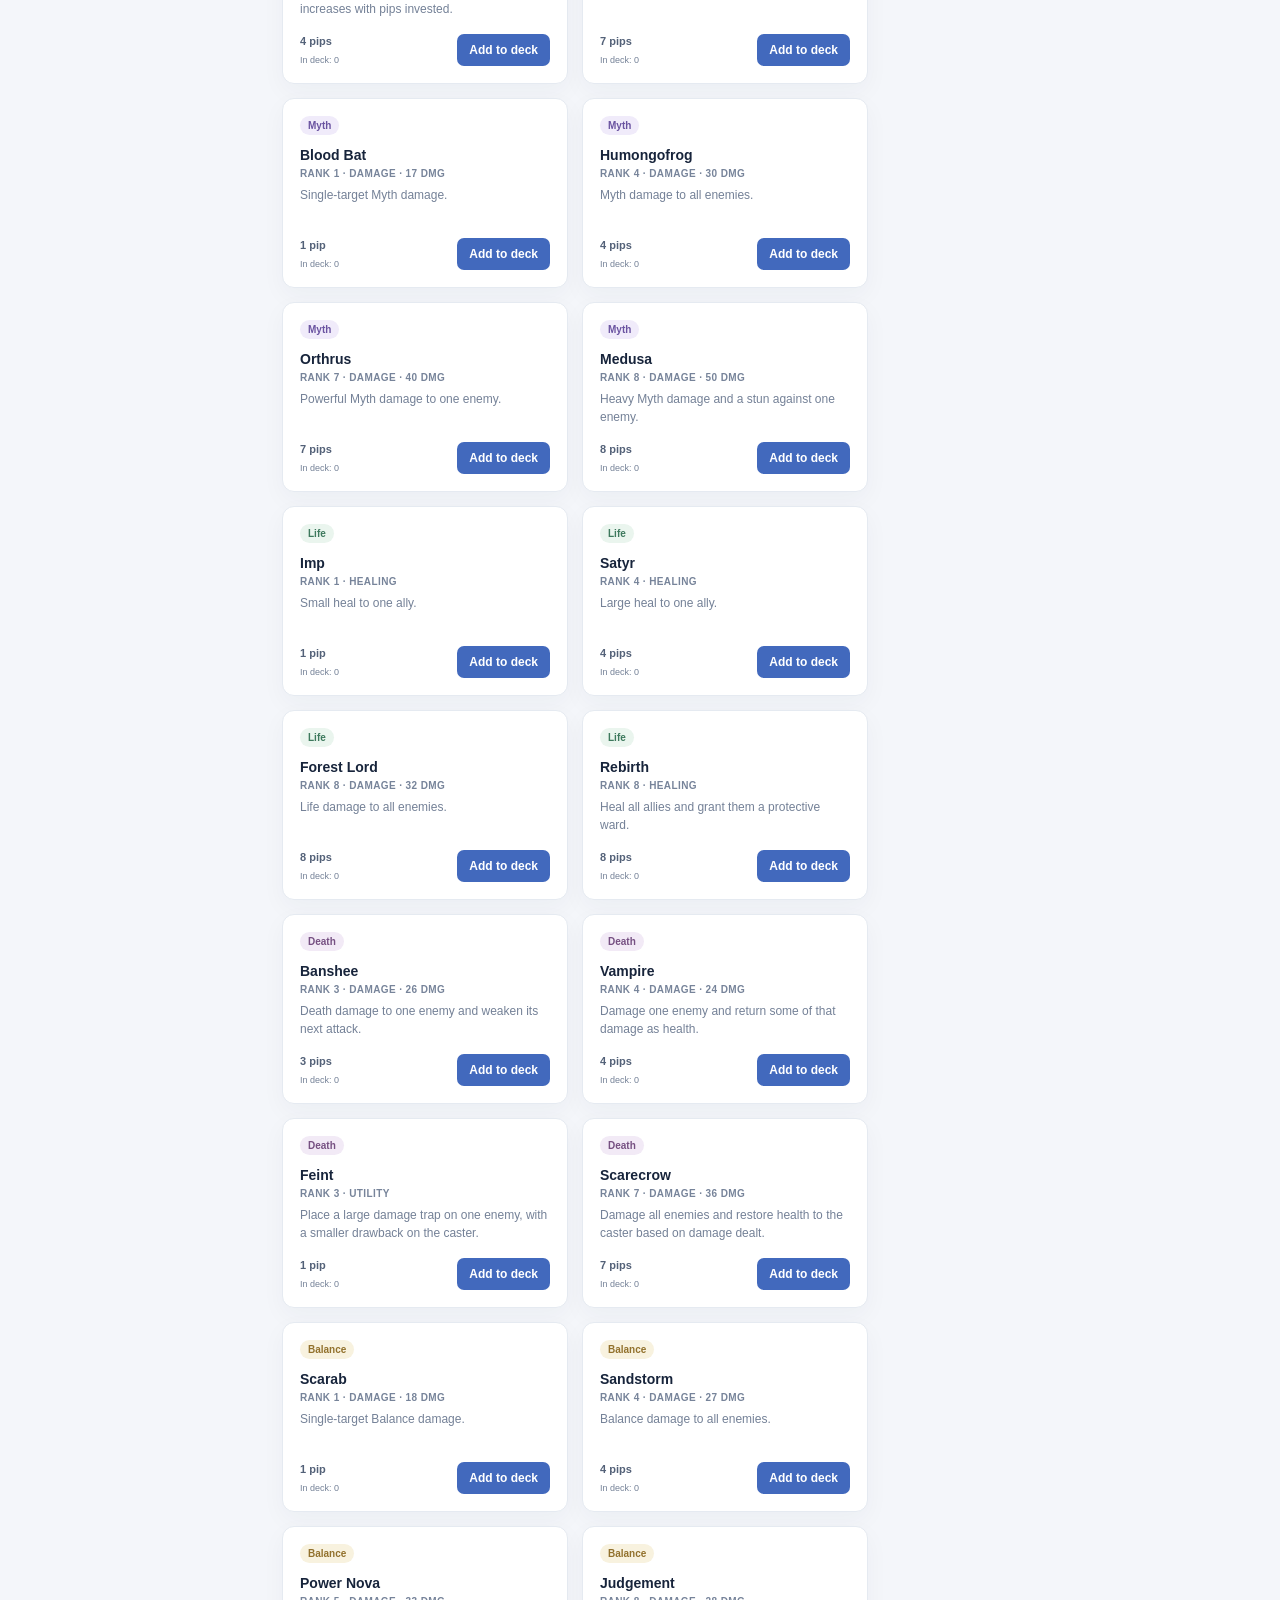
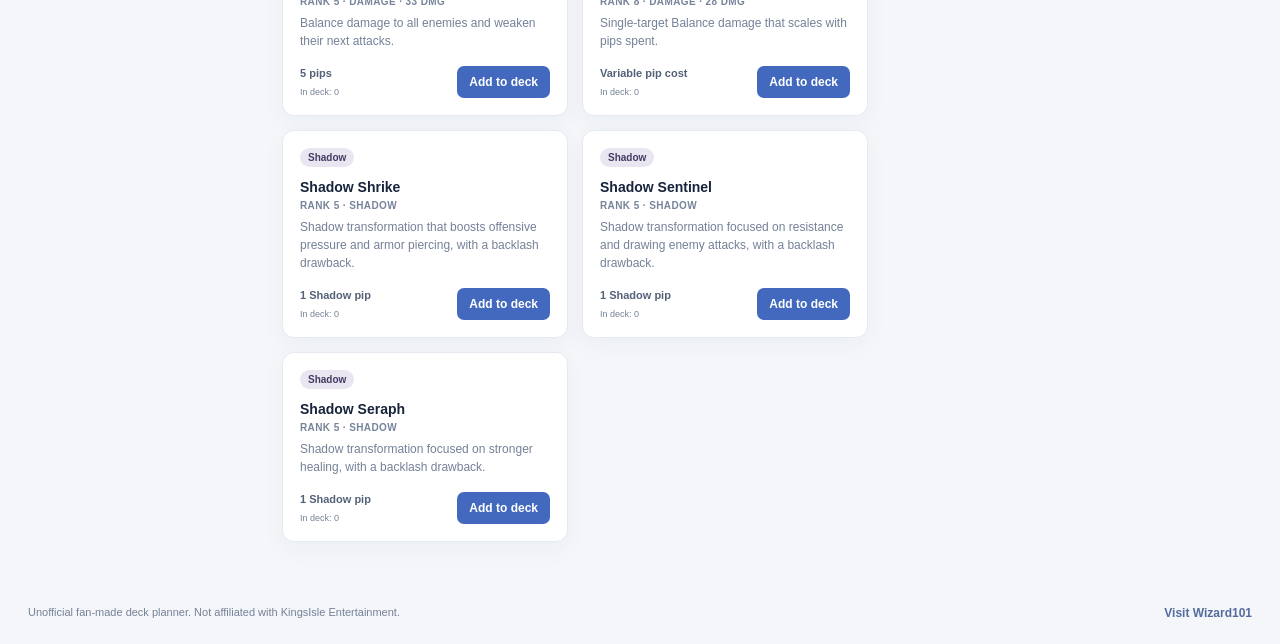
==== commit 4cb02095: "removed duplicates" ====
--- a/web/index.html
+++ b/web/index.html
@@ -129,7 +129,7 @@
       <label class="search-label" for="spell-search">Search spells</label>
       <input id="spell-search" class="search-input" type="search" placeholder="Try a spell name or effect" autocomplete="off">
       <div class="spell-grid" id="spell-catalog"></div>
-      <p class="empty-state" id="no-results" hidden>No spells match that search and school. Try another filter.</p>
+      <p class="empty-state" id="no-results" hidden>No spells match your search and filters. Try changing or clearing a filter.</p>
     </section>
 
     <section class="deck-section" aria-labelledby="deck-title">
--- a/web/styles.css
+++ b/web/styles.css
@@ -350,6 +350,13 @@
   flex-direction: column;
   align-items: flex-start;
   padding: 17px;
+  transition: border-color 150ms ease, box-shadow 150ms ease, transform 150ms ease;
+}
+
+.spell-card:hover {
+  transform: translateY(-2px);
+  border-color: #cbd7eb;
+  box-shadow: 0 12px 28px rgb(31 48 78 / 9%);
 }
 
 .school-tag {
@@ -425,12 +432,25 @@
 }
 
 .spell-footer {
-  display: flex;
+  display: grid;
   width: 100%;
+  grid-template-columns: minmax(0, 1fr) auto;
   align-items: center;
-  justify-content: space-between;
+  gap: 5px 8px;
   margin-top: auto;
   padding-top: 16px;
+}
+
+.spell-footer .in-deck-count {
+  grid-column: 1;
+  color: var(--muted);
+  font-size: 9px;
+}
+
+.spell-footer .button {
+  grid-column: 2;
+  grid-row: 1 / span 2;
+  white-space: nowrap;
 }
 
 .pip-cost {
@@ -597,6 +617,48 @@
 .analysis-empty {
   color: var(--muted);
   font-size: 10px;
+}
+
+.validation-summary {
+  padding: 5px 8px;
+  border-radius: 20px;
+  color: #536178;
+  background: #eef1f6;
+  font-size: 10px;
+  font-weight: 700;
+  white-space: nowrap;
+}
+
+.validation-list {
+  display: grid;
+  gap: 7px;
+  margin: 12px 0 0;
+  padding: 0;
+  list-style: none;
+}
+
+.validation-item {
+  padding: 8px 10px;
+  border-left: 3px solid #829bd1;
+  border-radius: 4px;
+  color: #536178;
+  background: #f5f7fb;
+  font-size: 10px;
+  line-height: 1.5;
+}
+
+.validation-success {
+  border-left-color: #4c9a70;
+  background: #eff8f2;
+}
+
+.validation-warning {
+  border-left-color: #c18a38;
+  background: #fbf6ec;
+}
+
+.validation-info {
+  border-left-color: #829bd1;
 }
 
 .simulator .tool-heading {
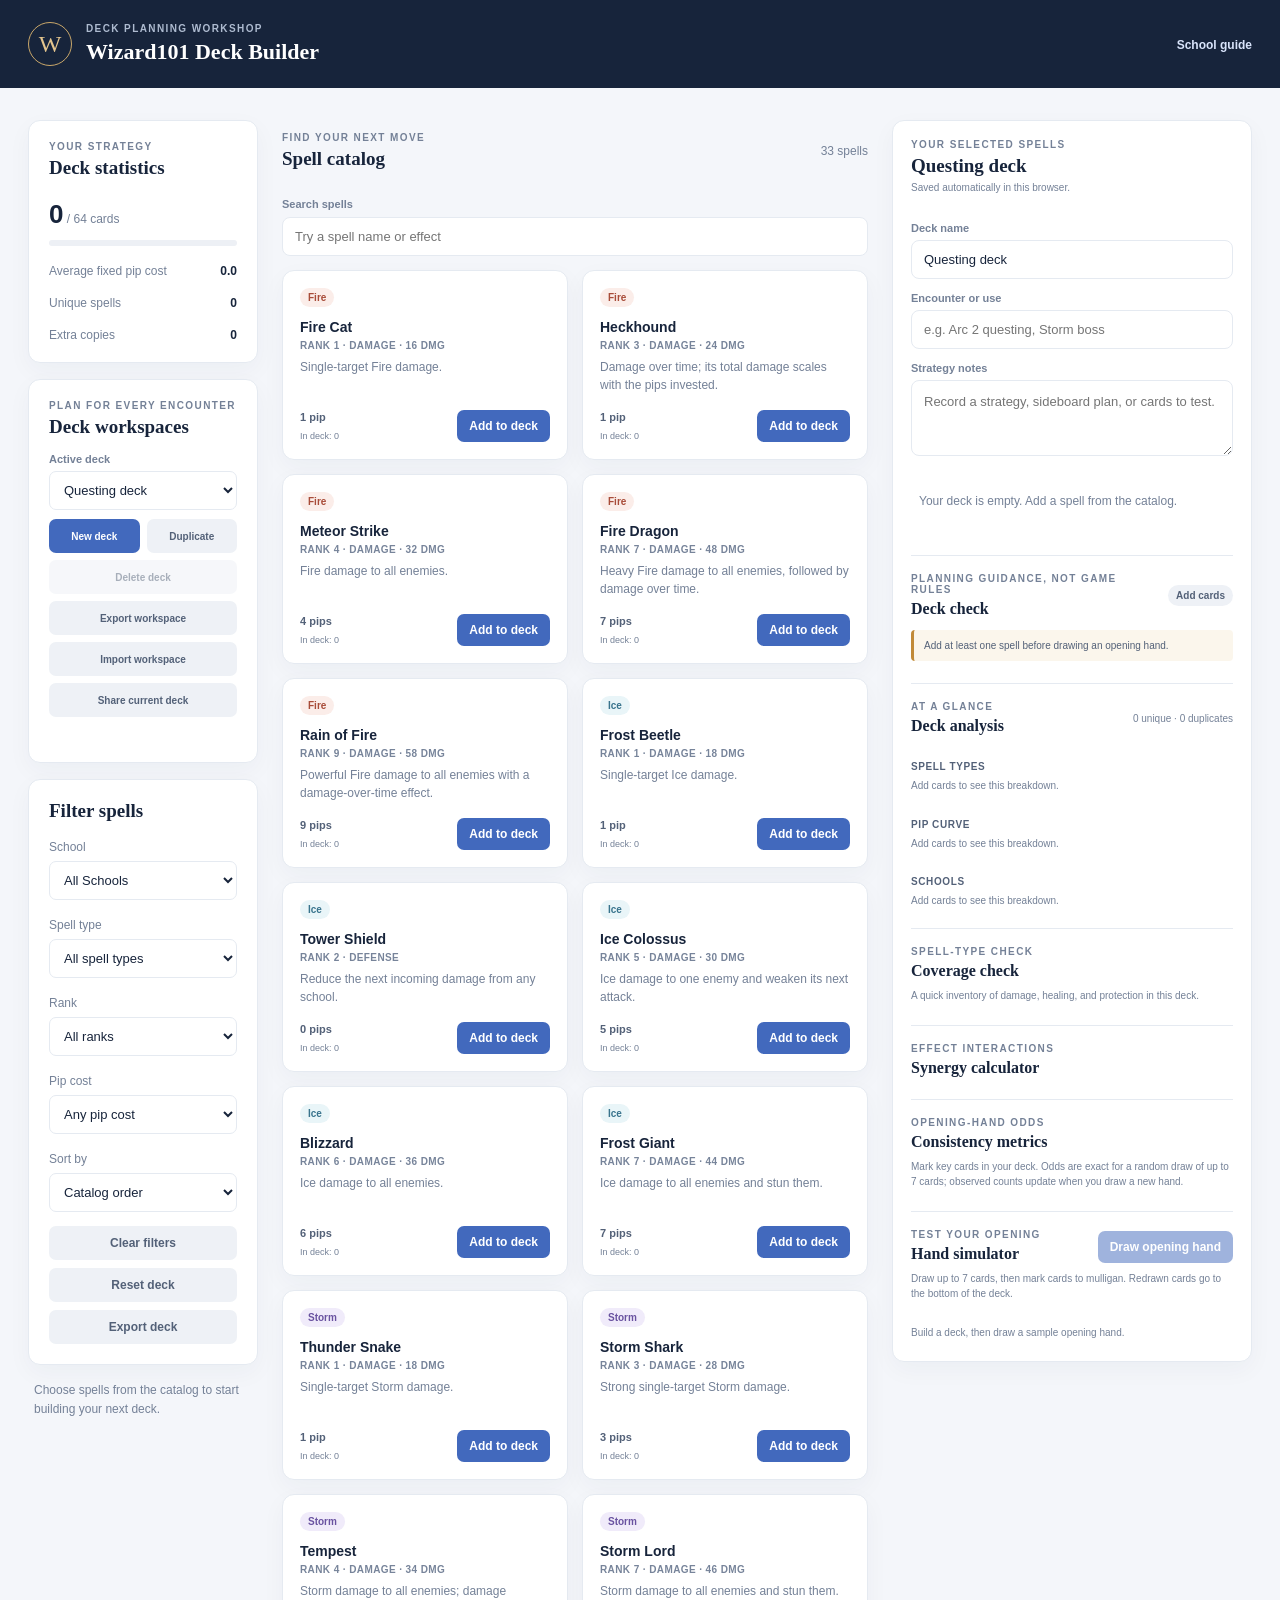
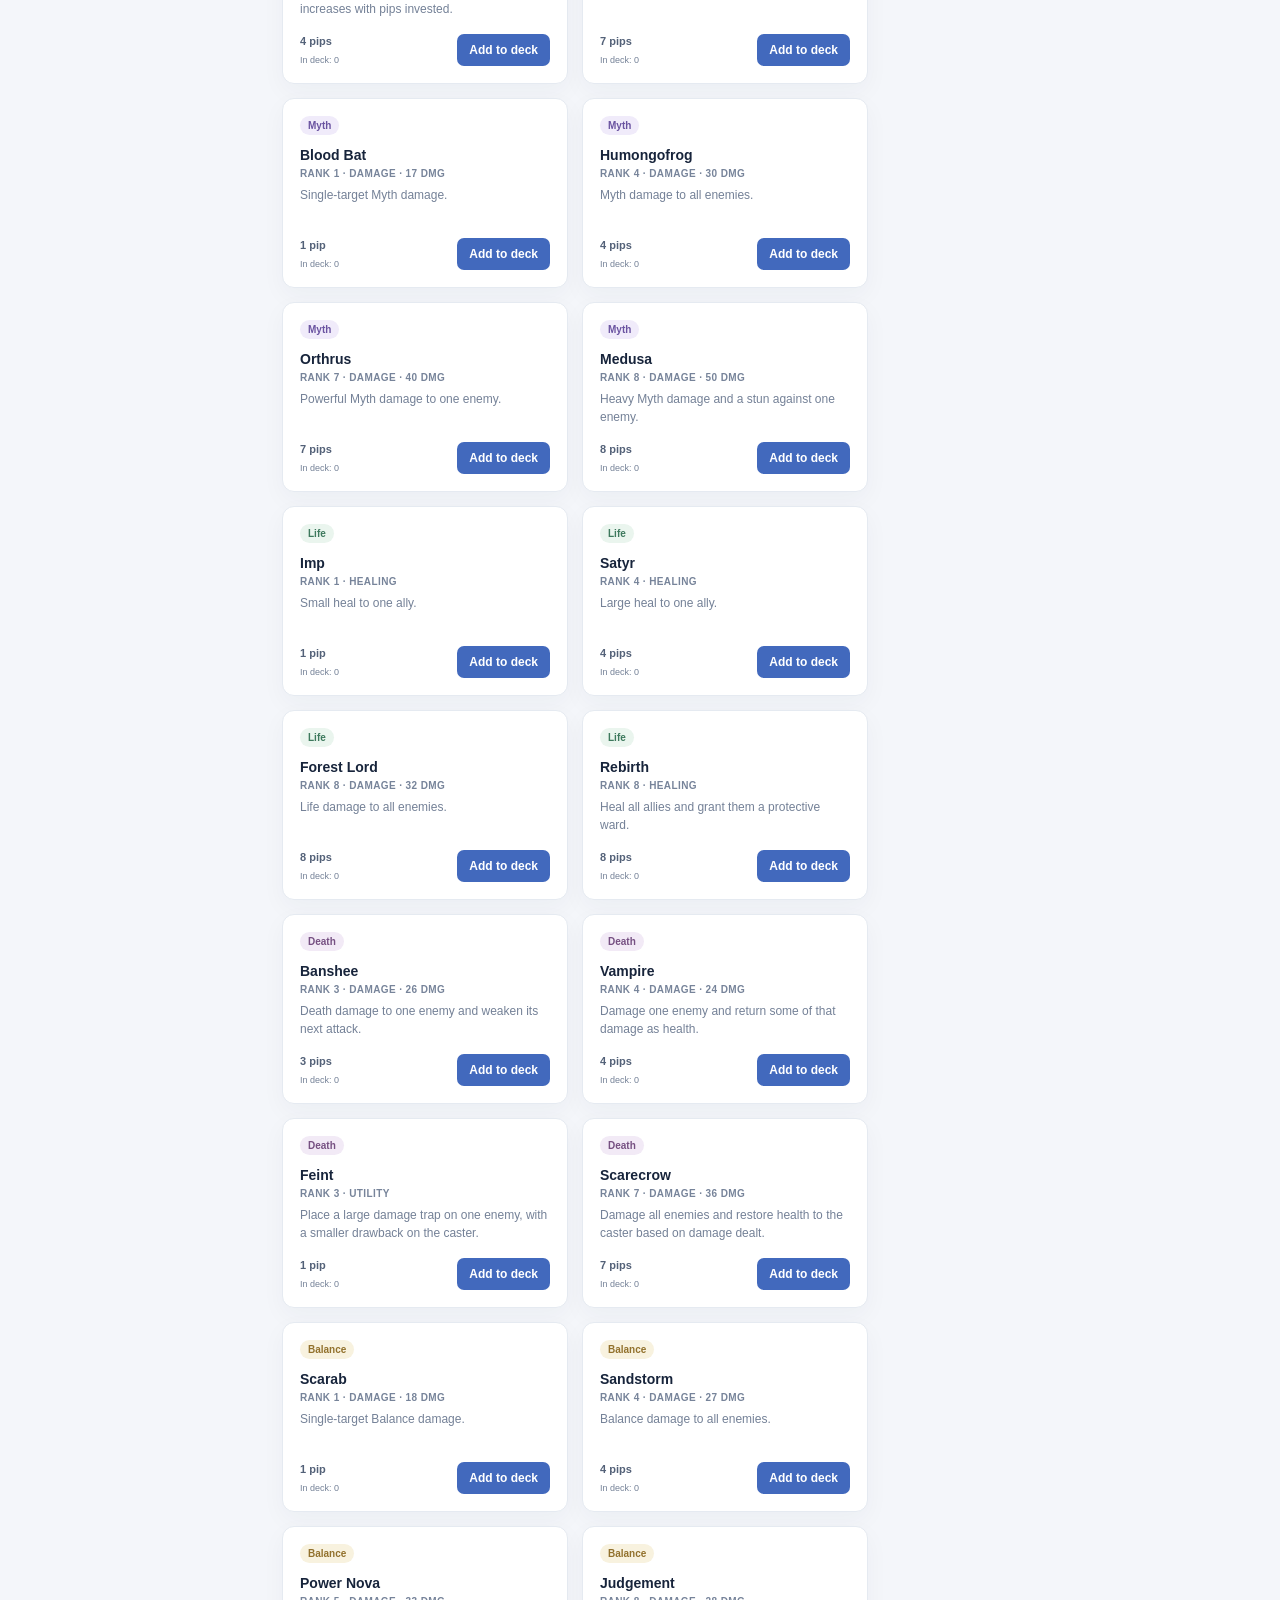
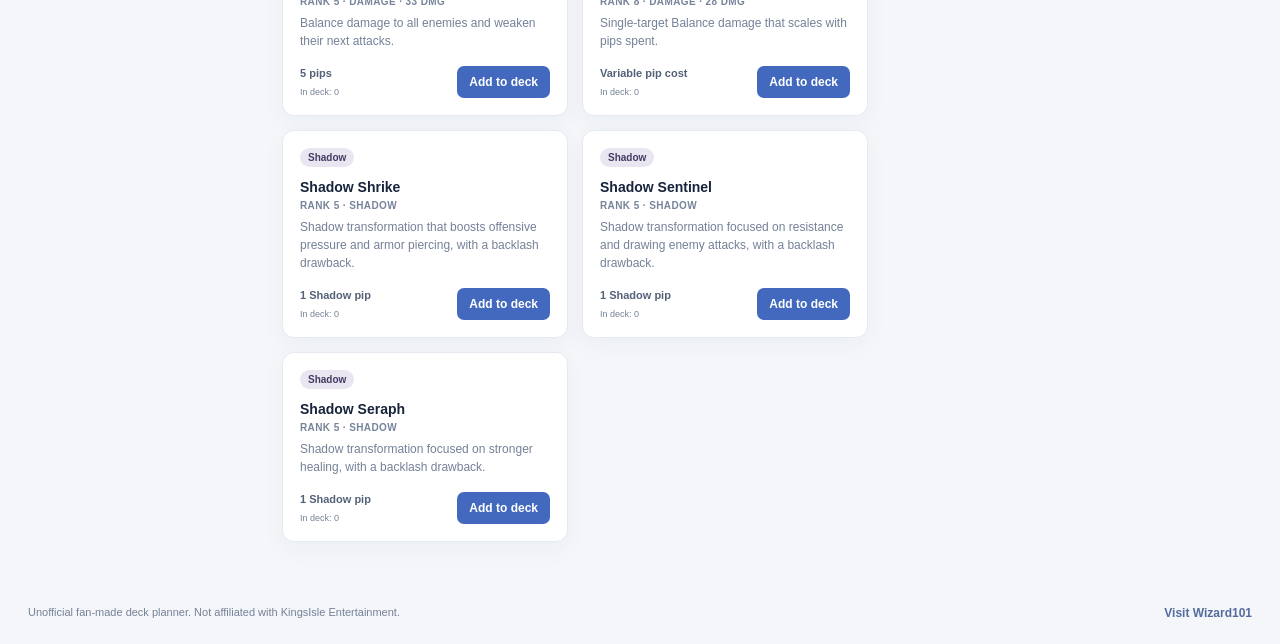
==== commit a3c2b5de: "added bagging" ====
--- a/web/index.html
+++ b/web/index.html
@@ -170,6 +170,35 @@
         </div>
         <div class="analysis-breakdown" id="analysis-breakdown"></div>
       </section>
+      <section class="deck-tool" aria-labelledby="coverage-title">
+        <div class="tool-heading">
+          <div>
+            <p class="eyebrow">Spell-type check</p>
+            <h3 id="coverage-title">Coverage check</h3>
+          </div>
+        </div>
+        <p class="simulator-note">A quick inventory of damage, healing, and protection in this deck.</p>
+        <div class="coverage-list" id="coverage-list" aria-live="polite"></div>
+      </section>
+      <section class="deck-tool" aria-labelledby="synergy-title">
+        <div class="tool-heading">
+          <div>
+            <p class="eyebrow">Effect interactions</p>
+            <h3 id="synergy-title">Synergy calculator</h3>
+          </div>
+        </div>
+        <div class="synergy-list" id="synergy-list" aria-live="polite"></div>
+      </section>
+      <section class="deck-tool" aria-labelledby="consistency-title">
+        <div class="tool-heading">
+          <div>
+            <p class="eyebrow">Opening-hand odds</p>
+            <h3 id="consistency-title">Consistency metrics</h3>
+          </div>
+        </div>
+        <p class="simulator-note">Mark key cards in your deck. Odds are exact for a random draw of up to 7 cards; observed counts update when you draw a new hand.</p>
+        <div class="consistency-list" id="consistency-list" aria-live="polite"></div>
+      </section>
       <section class="deck-tool simulator" aria-labelledby="simulator-title">
         <div class="tool-heading">
           <div>
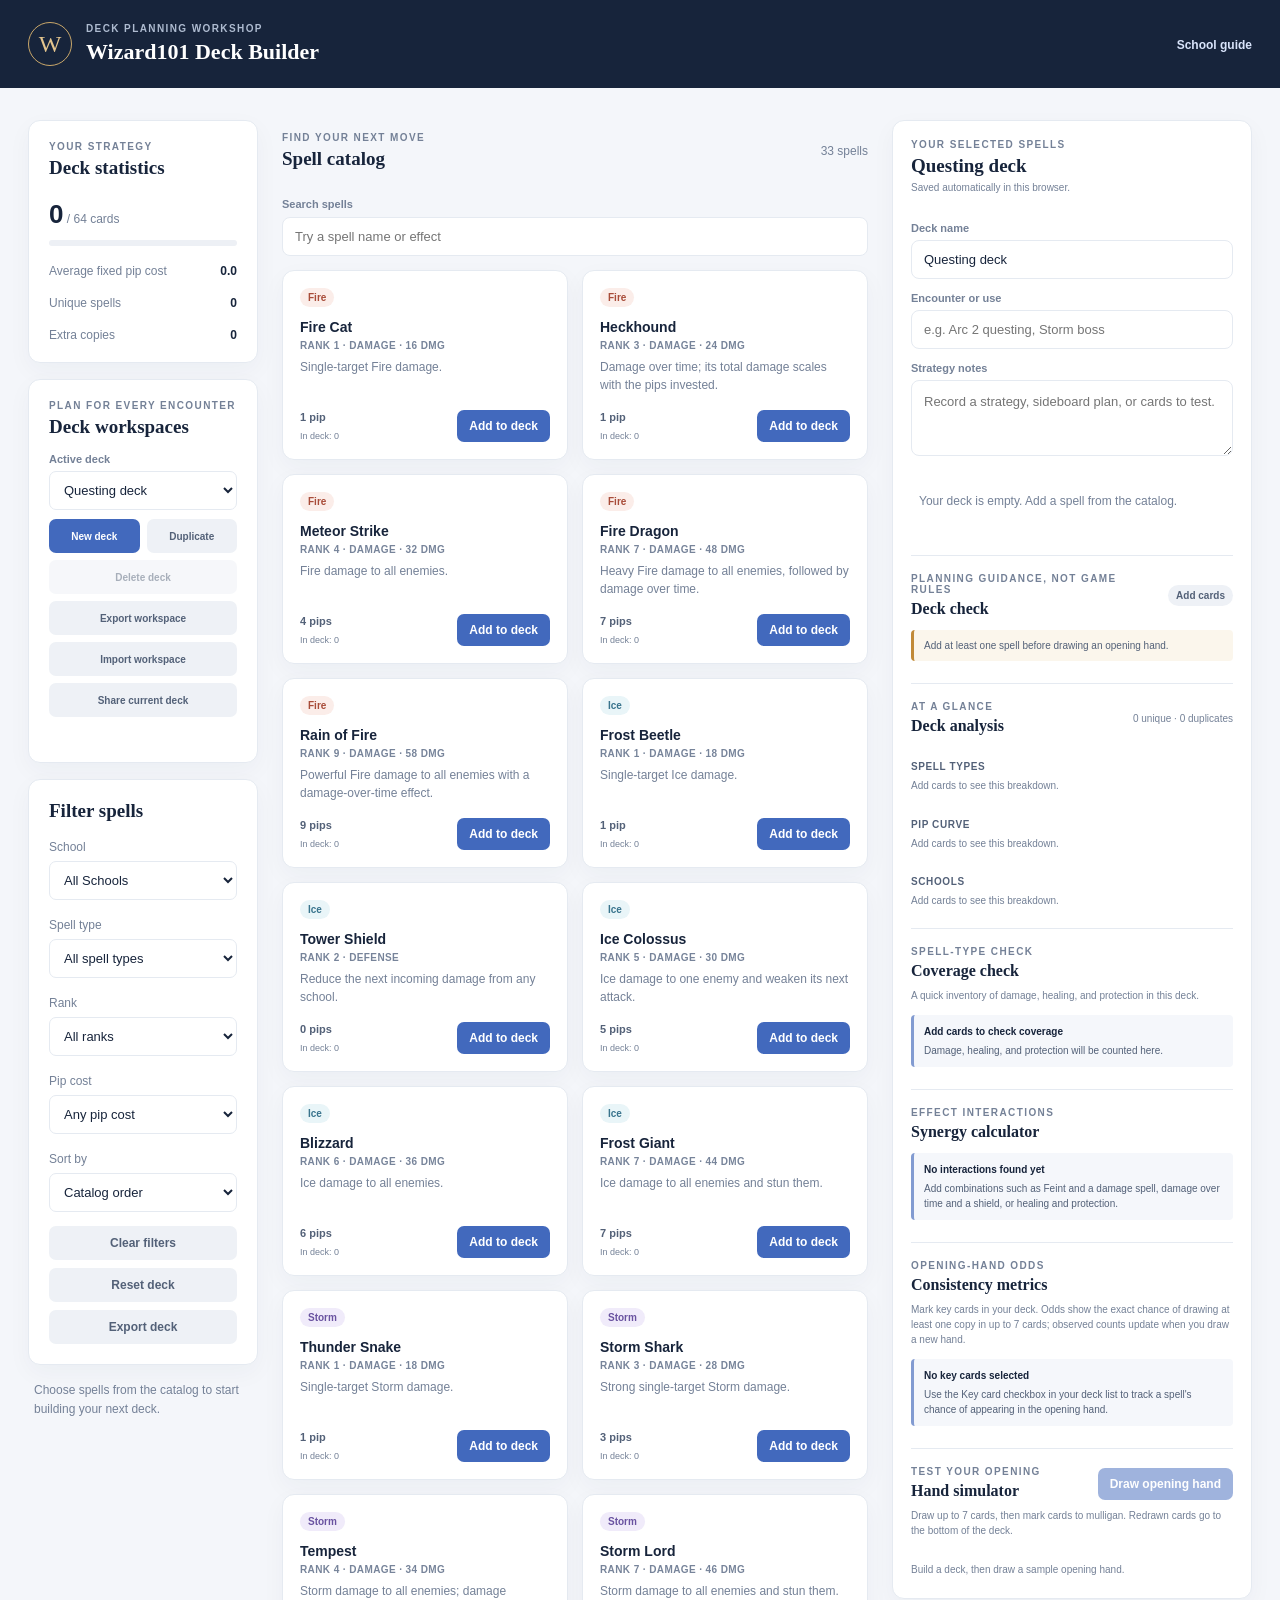
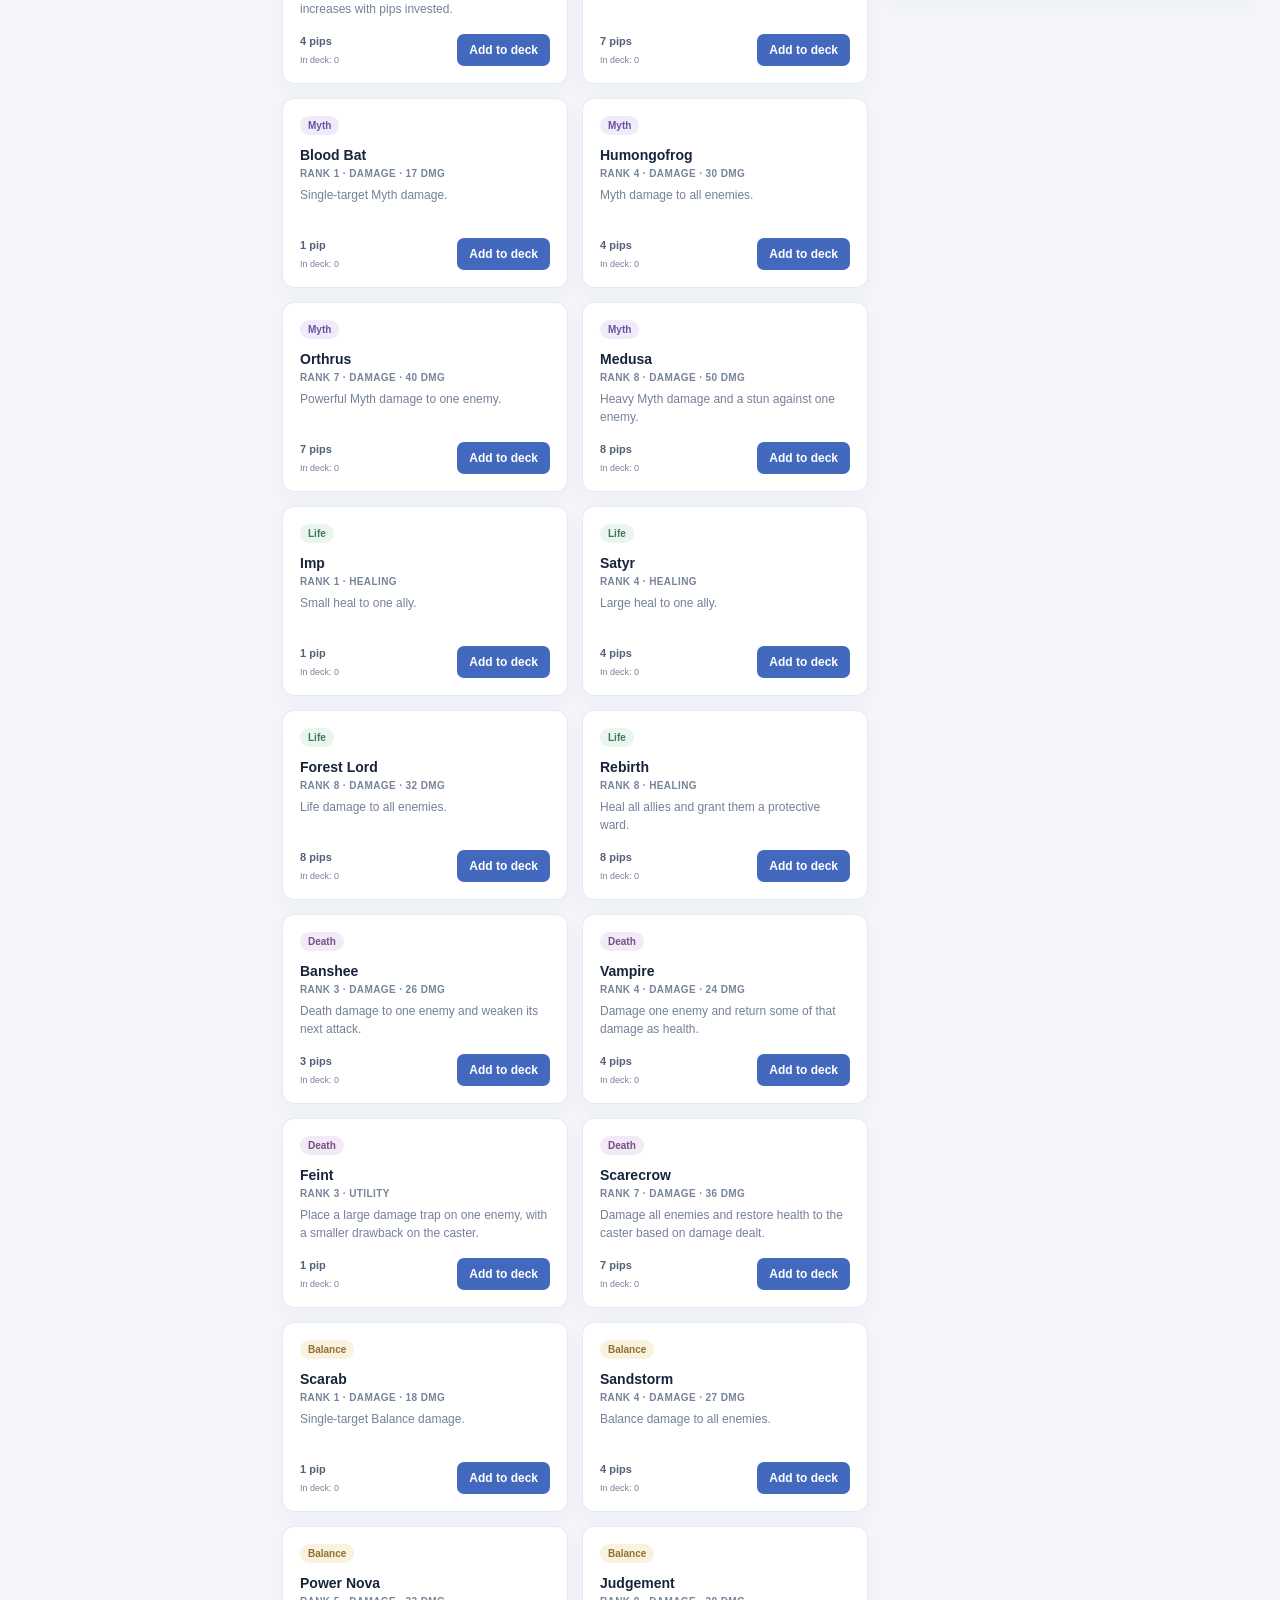
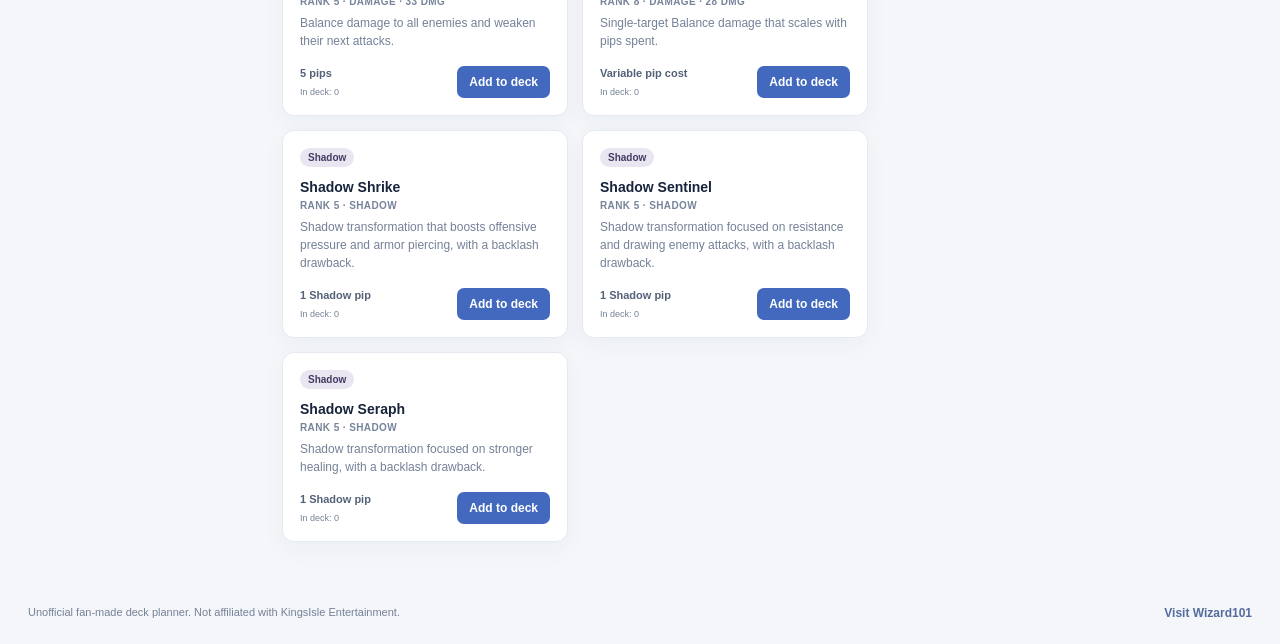
==== commit 8f3fe2ed: "added bagging" ====
--- a/web/index.html
+++ b/web/index.html
@@ -196,7 +196,7 @@
             <h3 id="consistency-title">Consistency metrics</h3>
           </div>
         </div>
-        <p class="simulator-note">Mark key cards in your deck. Odds are exact for a random draw of up to 7 cards; observed counts update when you draw a new hand.</p>
+        <p class="simulator-note">Mark key cards in your deck. Odds show the exact chance of drawing at least one copy in up to 7 cards; observed counts update when you draw a new hand.</p>
         <div class="consistency-list" id="consistency-list" aria-live="polite"></div>
       </section>
       <section class="deck-tool simulator" aria-labelledby="simulator-title">
--- a/web/styles.css
+++ b/web/styles.css
@@ -508,6 +508,10 @@
   border-radius: 8px;
 }
 
+.deck-card > div {
+  min-width: 0;
+}
+
 .deck-card h3 {
   margin: 0;
   font-size: 12px;
@@ -517,6 +521,22 @@
   margin-top: 4px;
   color: var(--muted);
   font-size: 10px;
+}
+
+.key-card-toggle {
+  display: inline-flex;
+  align-items: center;
+  gap: 5px;
+  margin-top: 7px;
+  color: #536178;
+  font-size: 10px;
+  cursor: pointer;
+}
+
+.key-card-toggle input {
+  width: auto;
+  margin: 0;
+  accent-color: var(--blue);
 }
 
 .remove-button {
@@ -619,6 +639,45 @@
   font-size: 10px;
 }
 
+.coverage-list,
+.synergy-list,
+.consistency-list {
+  display: grid;
+  gap: 7px;
+  margin-top: 12px;
+}
+
+.insight-item {
+  display: grid;
+  gap: 4px;
+  padding: 9px 10px;
+  border-left: 3px solid #829bd1;
+  border-radius: 4px;
+  color: #536178;
+  background: #f5f7fb;
+  font-size: 10px;
+  line-height: 1.5;
+}
+
+.insight-item strong {
+  color: var(--navy);
+  font-size: 10px;
+}
+
+.insight-success {
+  border-left-color: #4c9a70;
+  background: #eff8f2;
+}
+
+.insight-warning {
+  border-left-color: #c18a38;
+  background: #fbf6ec;
+}
+
+.insight-info {
+  border-left-color: #829bd1;
+}
+
 .validation-summary {
   padding: 5px 8px;
   border-radius: 20px;
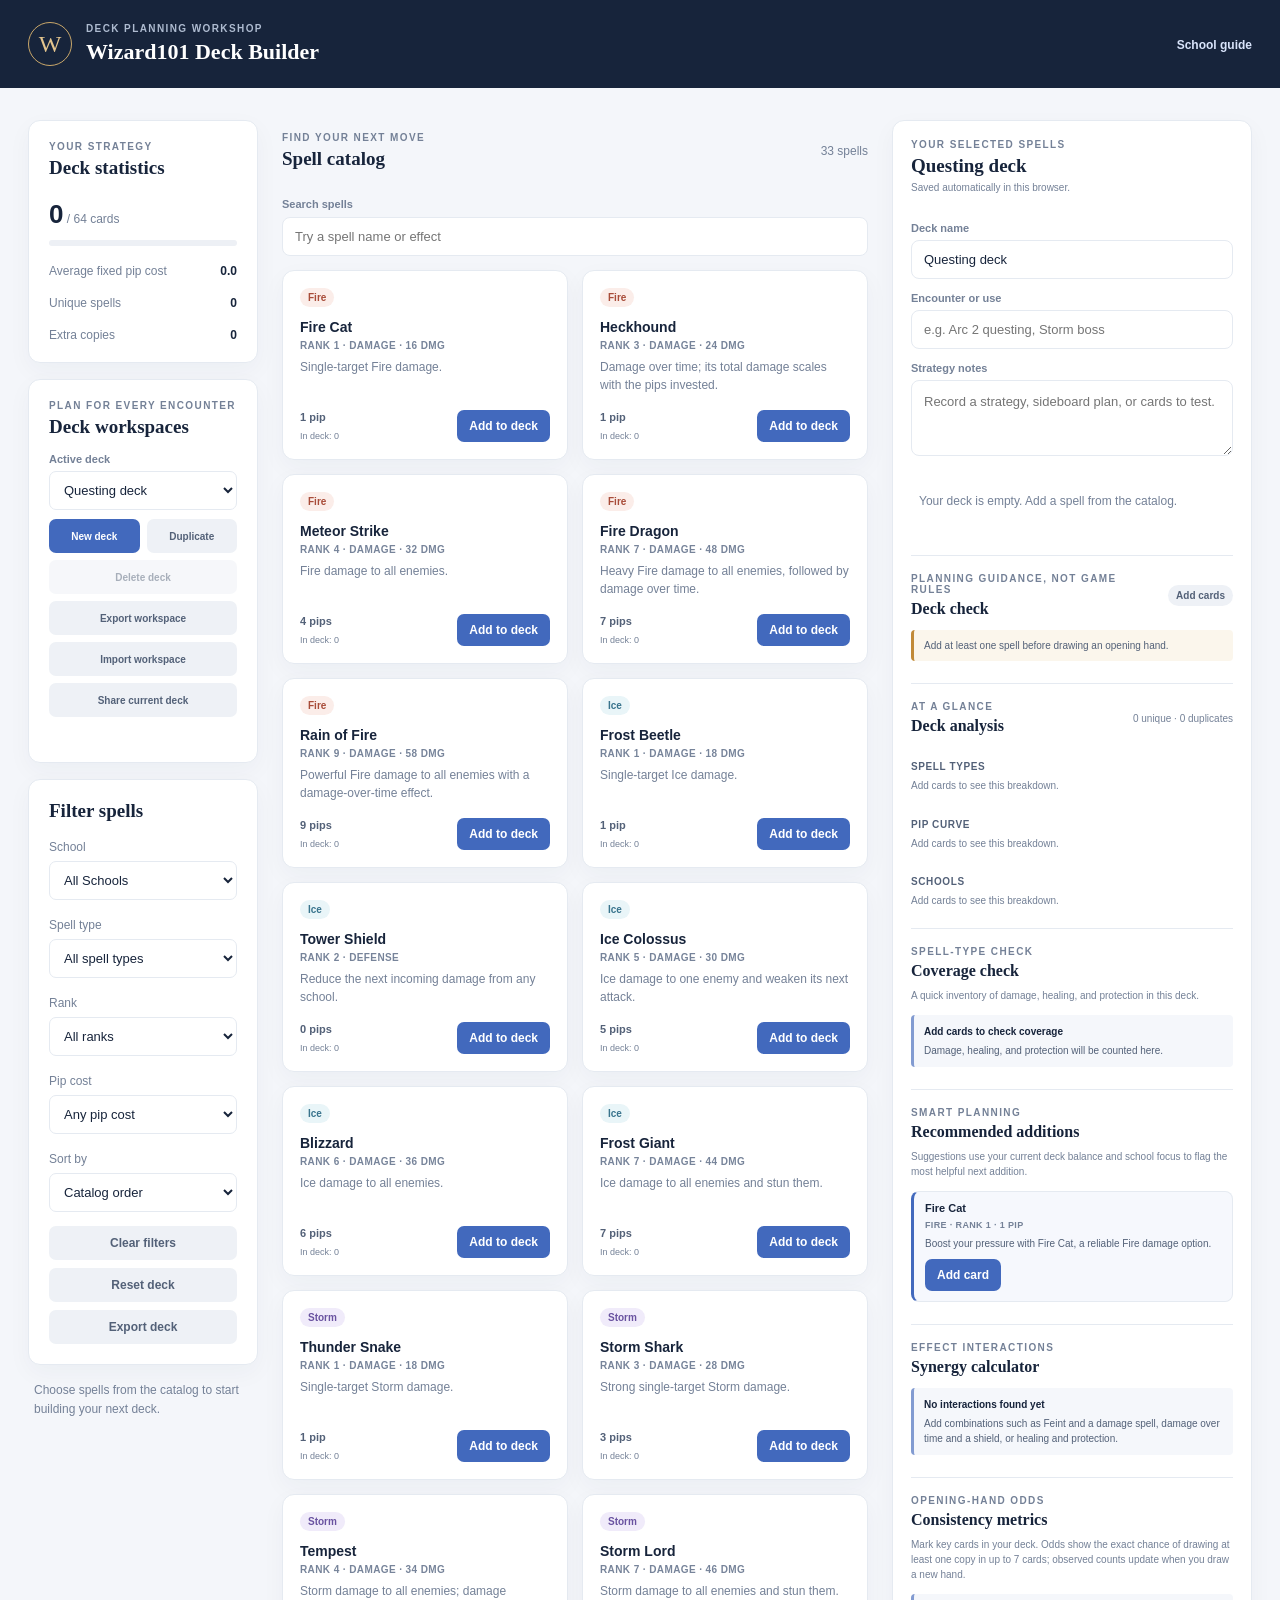
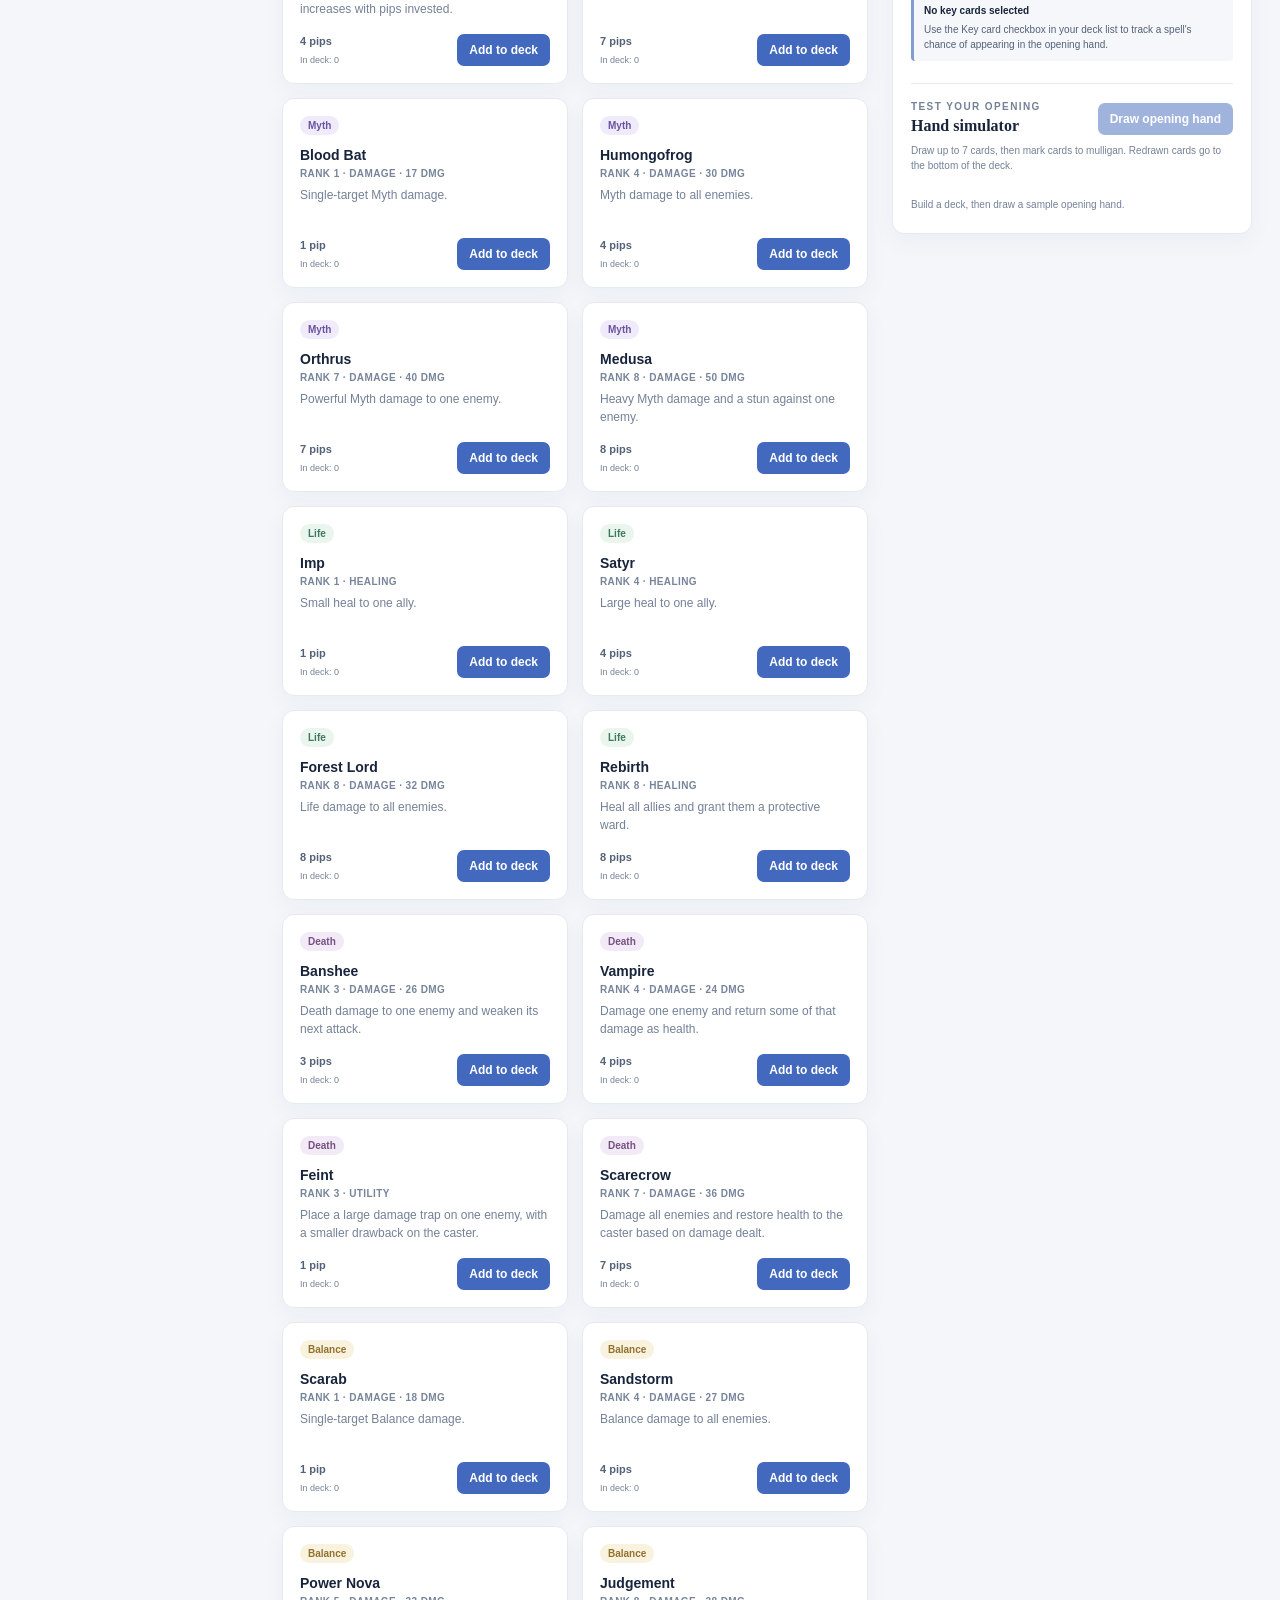
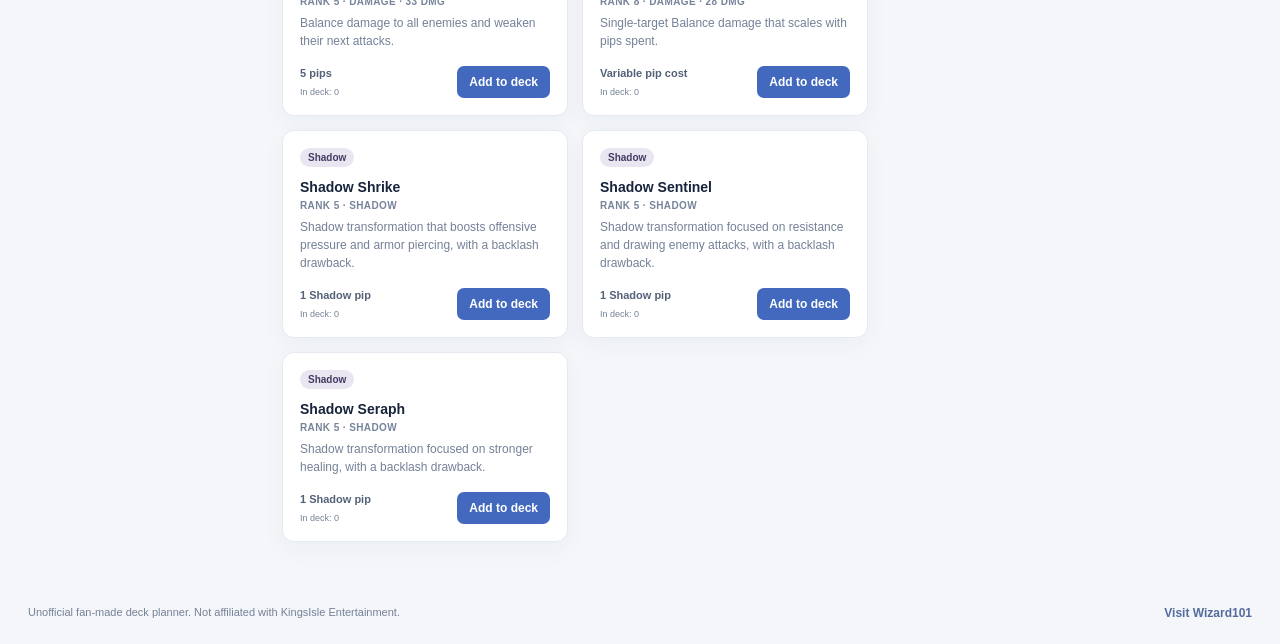
==== commit 97b434a0: "added anomaly" ====
--- a/web/index.html
+++ b/web/index.html
@@ -180,6 +180,16 @@
         <p class="simulator-note">A quick inventory of damage, healing, and protection in this deck.</p>
         <div class="coverage-list" id="coverage-list" aria-live="polite"></div>
       </section>
+      <section class="deck-tool" aria-labelledby="recommendation-title">
+        <div class="tool-heading">
+          <div>
+            <p class="eyebrow">Smart planning</p>
+            <h3 id="recommendation-title">Recommended additions</h3>
+          </div>
+        </div>
+        <p class="simulator-note">Suggestions use your current deck balance and school focus to flag the most helpful next addition.</p>
+        <div class="recommendation-list" id="recommendation-list" aria-live="polite"></div>
+      </section>
       <section class="deck-tool" aria-labelledby="synergy-title">
         <div class="tool-heading">
           <div>
--- a/web/styles.css
+++ b/web/styles.css
@@ -640,11 +640,46 @@
 }
 
 .coverage-list,
+.recommendation-list,
 .synergy-list,
 .consistency-list {
   display: grid;
   gap: 7px;
   margin-top: 12px;
+}
+
+.recommendation-card {
+  display: grid;
+  gap: 6px;
+  padding: 10px 11px;
+  border: 1px solid var(--line);
+  border-left: 3px solid #4269bd;
+  border-radius: 8px;
+  background: #f6f8fd;
+}
+
+.recommendation-card strong {
+  color: var(--navy);
+  font-size: 11px;
+}
+
+.recommendation-meta {
+  color: var(--muted);
+  font-size: 9px;
+  font-weight: 700;
+  letter-spacing: 0.04em;
+  text-transform: uppercase;
+}
+
+.recommendation-card span:not(.recommendation-meta) {
+  color: #536178;
+  font-size: 10px;
+  line-height: 1.5;
+}
+
+.recommendation-card .button {
+  justify-self: start;
+  margin-top: 2px;
 }
 
 .insight-item {
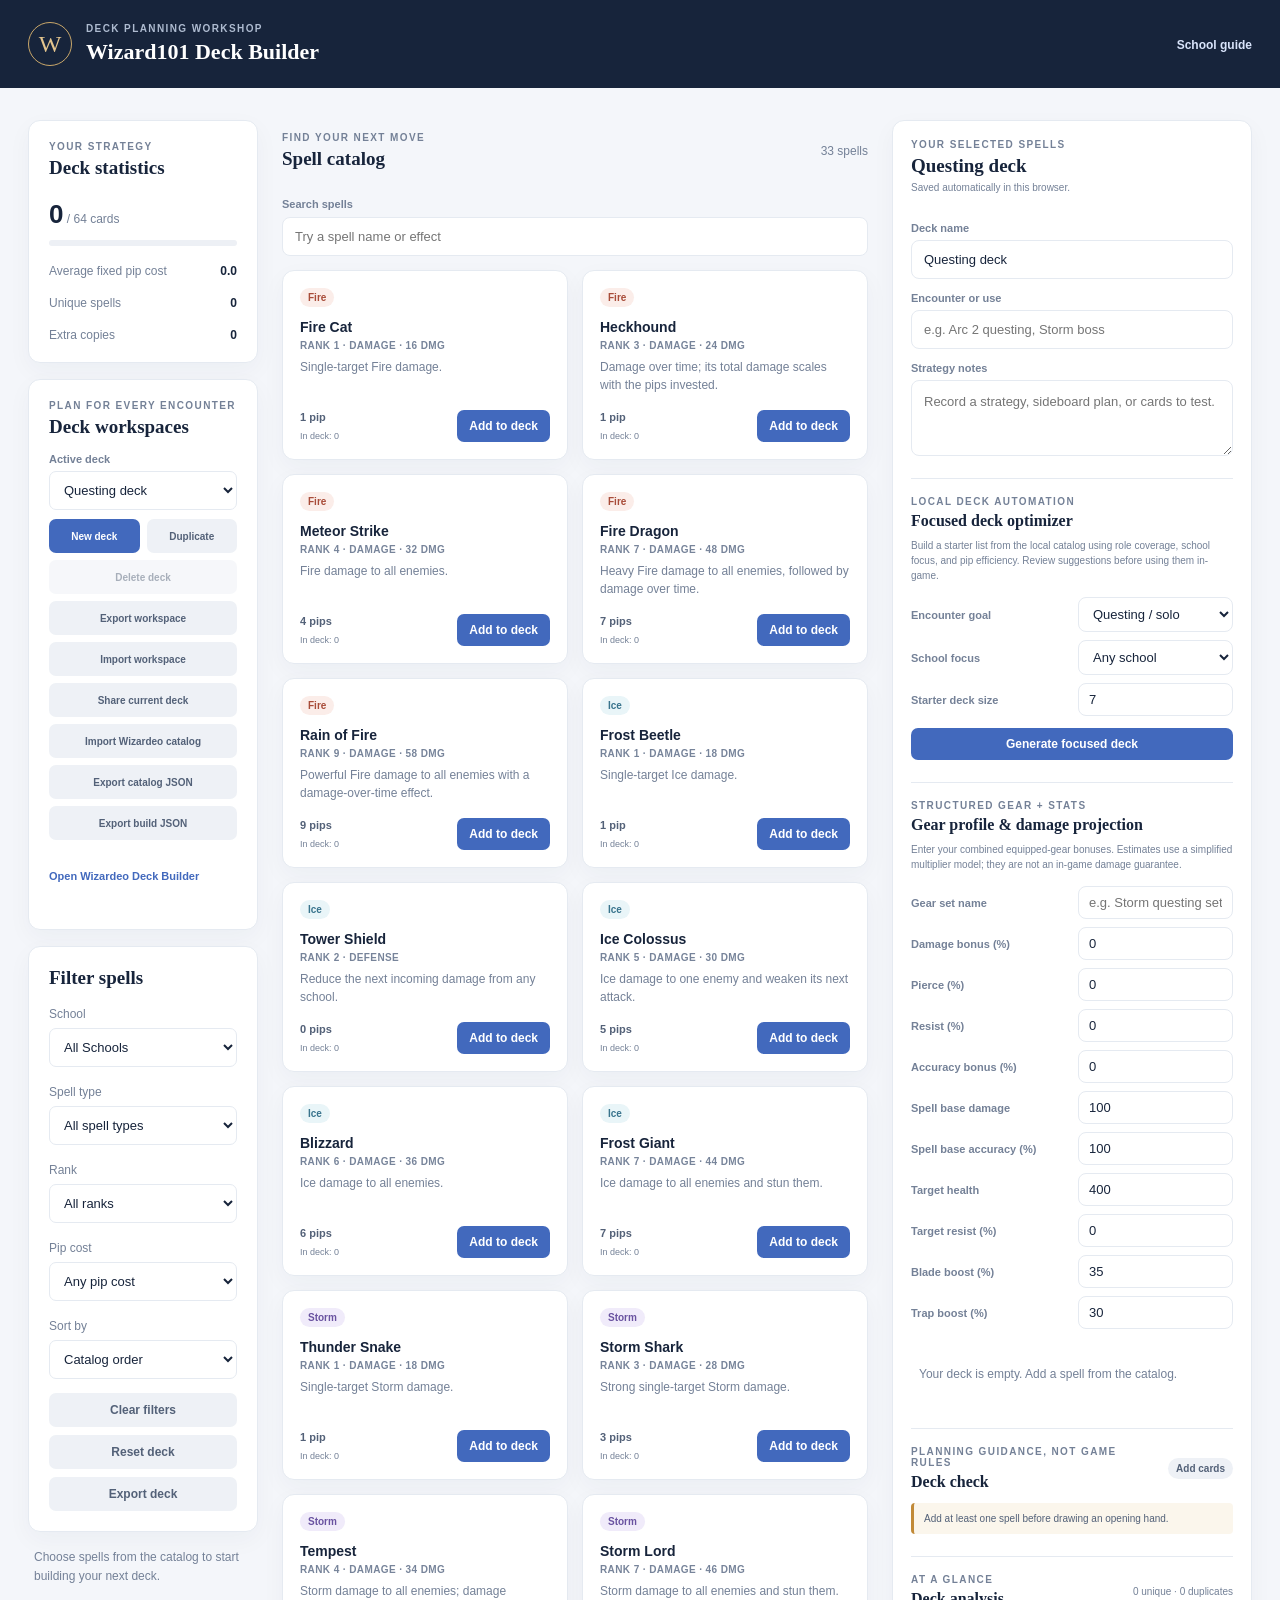
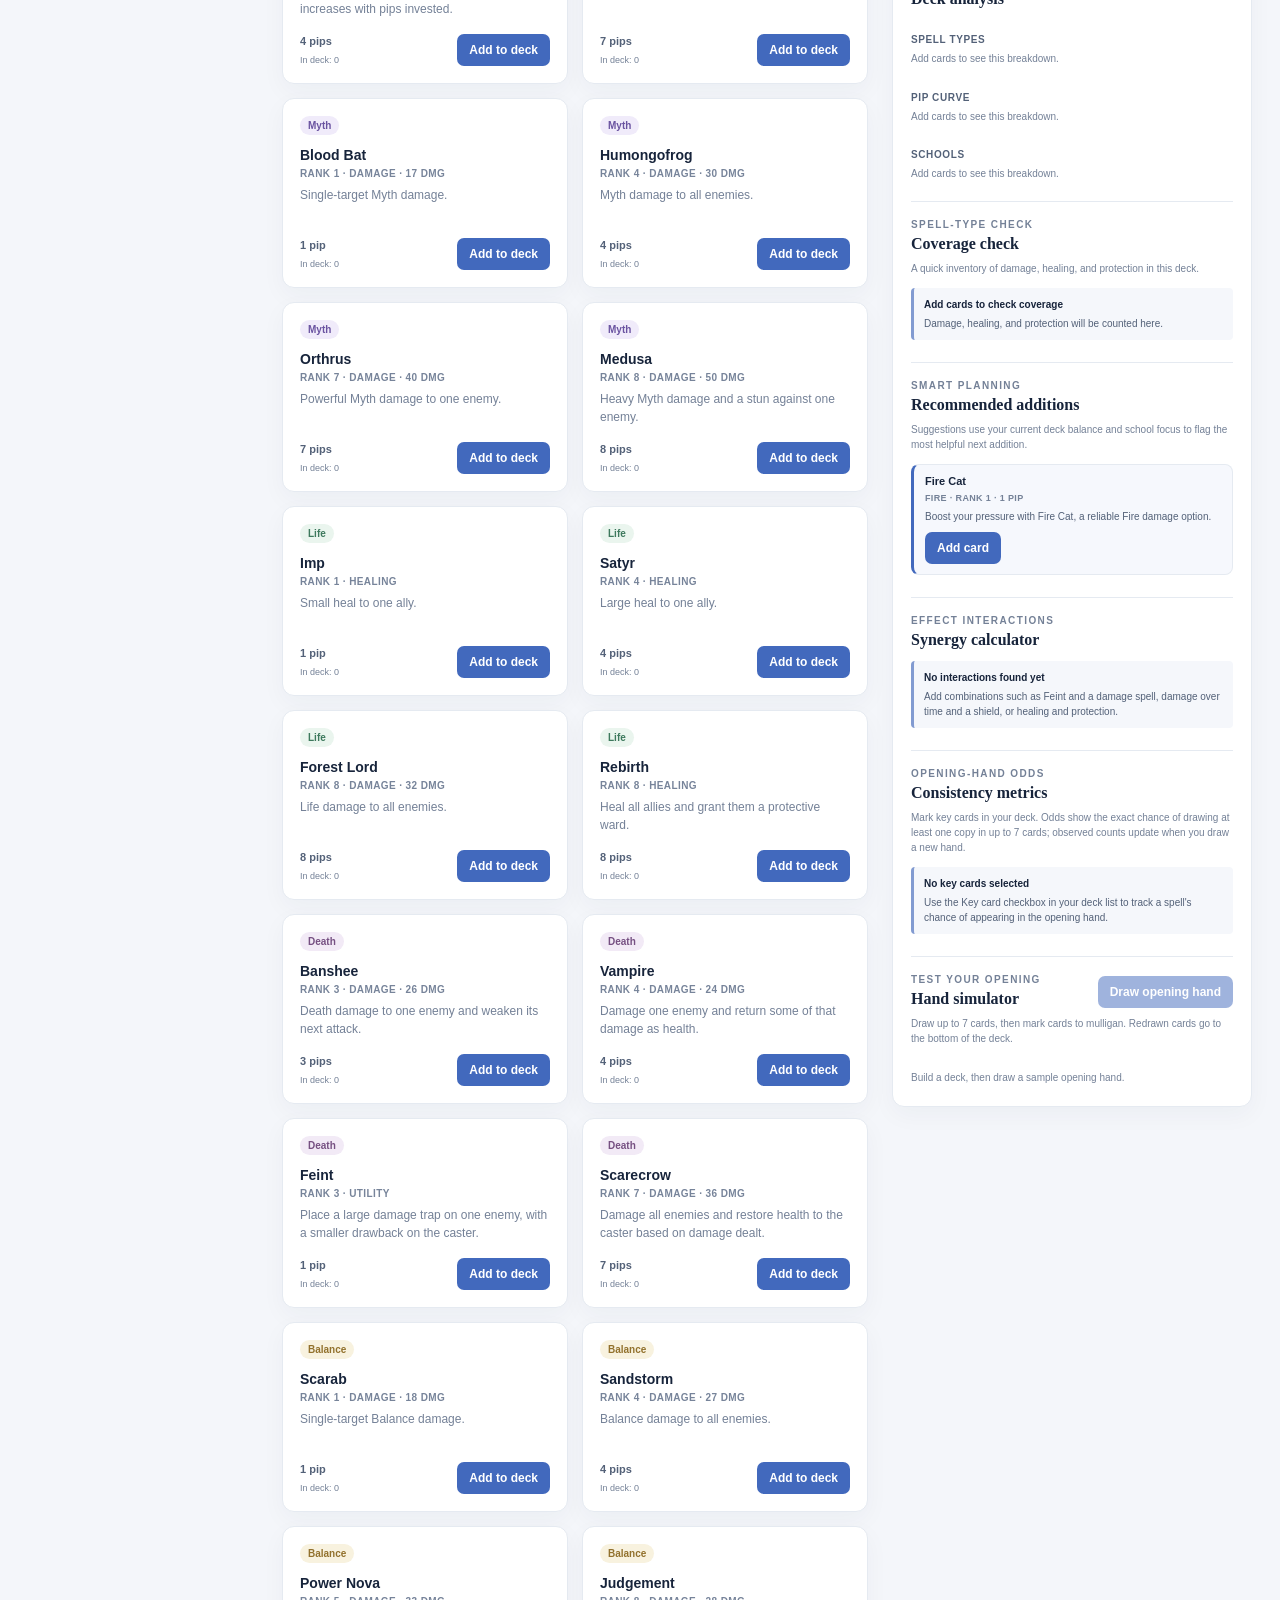
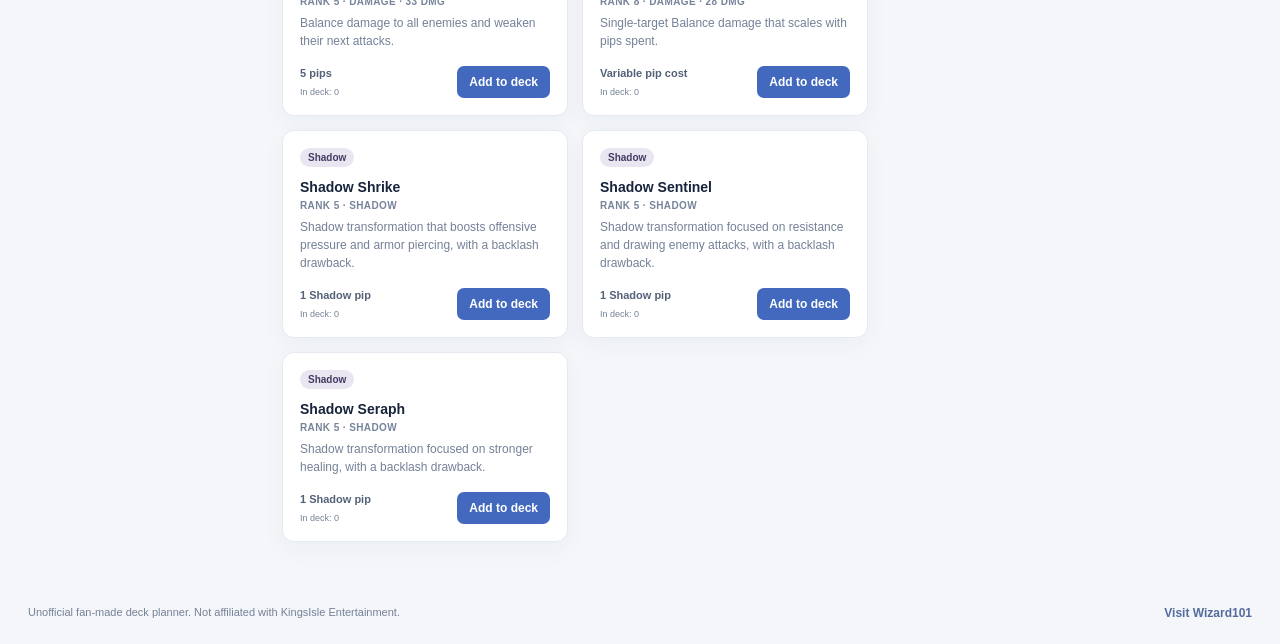
==== commit 9977bdfc: "added discussions" ====
--- a/web/index.html
+++ b/web/index.html
@@ -53,6 +53,13 @@
           <button class="button button-secondary" id="share-deck" type="button">Share current deck</button>
           <input id="backup-file" type="file" accept="application/json,.json" hidden>
         </div>
+        <div class="backup-actions">
+          <button class="button button-secondary" id="import-wizardeo" type="button">Import Wizardeo catalog</button>
+          <button class="button button-secondary" id="export-catalog" type="button">Export catalog JSON</button>
+          <button class="button button-secondary" id="export-deck-json" type="button">Export build JSON</button>
+        </div>
+        <p class="workspace-status" id="catalog-status" role="status" aria-live="polite"></p>
+        <a class="external-tool-link" href="https://tools.wizardeo.eu/deck-builder/" target="_blank" rel="noopener noreferrer">Open Wizardeo Deck Builder</a>
         <p class="workspace-status" id="workspace-status" role="status" aria-live="polite"></p>
       </section>
 
@@ -69,6 +76,10 @@
           <option value="Death">Death</option>
           <option value="Balance">Balance</option>
           <option value="Shadow">Shadow</option>
+          <option value="Sun">Sun</option>
+          <option value="Moon">Moon</option>
+          <option value="Star">Star</option>
+          <option value="Astral">Astral</option>
         </select>
         <label for="type-filter">Spell type</label>
         <select id="type-filter">
@@ -78,6 +89,7 @@
           <option value="Defense">Defense</option>
           <option value="Utility">Utility</option>
           <option value="Shadow">Shadow forms</option>
+          <option value="Other">Other / imported</option>
         </select>
         <label for="rank-filter">Rank</label>
         <select id="rank-filter">
@@ -148,6 +160,77 @@
         <label for="deck-notes">Strategy notes</label>
         <textarea id="deck-notes" class="search-input notes-input" maxlength="500" placeholder="Record a strategy, sideboard plan, or cards to test."></textarea>
       </div>
+      <section class="deck-tool" aria-labelledby="optimizer-title">
+        <div class="tool-heading">
+          <div>
+            <p class="eyebrow">Local deck automation</p>
+            <h3 id="optimizer-title">Focused deck optimizer</h3>
+          </div>
+        </div>
+        <p class="simulator-note">Build a starter list from the local catalog using role coverage, school focus, and pip efficiency. Review suggestions before using them in-game.</p>
+        <div class="profile-fields">
+          <label for="optimization-goal">Encounter goal</label>
+          <select id="optimization-goal" class="search-input">
+            <option value="questing">Questing / solo</option>
+            <option value="aoe">PvE area damage</option>
+            <option value="boss">Boss hitter</option>
+            <option value="support">Team support</option>
+          </select>
+          <label for="optimization-school">School focus</label>
+          <select id="optimization-school" class="search-input">
+            <option value="Any">Any school</option>
+            <option value="Fire">Fire</option>
+            <option value="Ice">Ice</option>
+            <option value="Storm">Storm</option>
+            <option value="Myth">Myth</option>
+            <option value="Life">Life</option>
+            <option value="Death">Death</option>
+            <option value="Balance">Balance</option>
+            <option value="Sun">Sun</option>
+            <option value="Moon">Moon</option>
+            <option value="Star">Star</option>
+            <option value="Shadow">Shadow</option>
+            <option value="Astral">Astral</option>
+          </select>
+          <label for="optimization-size">Starter deck size</label>
+          <input id="optimization-size" class="search-input" type="number" min="1" max="64" value="7">
+        </div>
+        <button class="button button-primary" id="optimize-deck" type="button">Generate focused deck</button>
+      </section>
+      <section class="deck-tool" aria-labelledby="gear-title">
+        <div class="tool-heading">
+          <div>
+            <p class="eyebrow">Structured gear + stats</p>
+            <h3 id="gear-title">Gear profile &amp; damage projection</h3>
+          </div>
+        </div>
+        <p class="simulator-note">Enter your combined equipped-gear bonuses. Estimates use a simplified multiplier model; they are not an in-game damage guarantee.</p>
+        <div class="profile-fields">
+          <label for="gear-name">Gear set name</label>
+          <input id="gear-name" class="search-input" type="text" maxlength="48" placeholder="e.g. Storm questing set">
+          <label for="gear-damage">Damage bonus (%)</label>
+          <input id="gear-damage" class="search-input" type="number" min="0" max="500" value="0">
+          <label for="gear-pierce">Pierce (%)</label>
+          <input id="gear-pierce" class="search-input" type="number" min="0" max="100" value="0">
+          <label for="gear-resist">Resist (%)</label>
+          <input id="gear-resist" class="search-input" type="number" min="0" max="100" value="0">
+          <label for="gear-accuracy">Accuracy bonus (%)</label>
+          <input id="gear-accuracy" class="search-input" type="number" min="0" max="100" value="0">
+          <label for="projection-base-damage">Spell base damage</label>
+          <input id="projection-base-damage" class="search-input" type="number" min="1" value="100">
+          <label for="projection-base-accuracy">Spell base accuracy (%)</label>
+          <input id="projection-base-accuracy" class="search-input" type="number" min="0" max="100" value="100">
+          <label for="projection-target-health">Target health</label>
+          <input id="projection-target-health" class="search-input" type="number" min="1" value="400">
+          <label for="projection-target-resist">Target resist (%)</label>
+          <input id="projection-target-resist" class="search-input" type="number" min="0" max="100" value="0">
+          <label for="projection-blade">Blade boost (%)</label>
+          <input id="projection-blade" class="search-input" type="number" min="0" max="200" value="35">
+          <label for="projection-trap">Trap boost (%)</label>
+          <input id="projection-trap" class="search-input" type="number" min="0" max="200" value="30">
+        </div>
+        <div class="projection-result" id="projection-result" role="status" aria-live="polite"></div>
+      </section>
       <div class="deck-list" id="deck-list" aria-live="polite"></div>
       <p class="empty-state" id="empty-state">Your deck is empty. Add a spell from the catalog.</p>
       <section class="deck-tool deck-validation" aria-labelledby="validation-title">
--- a/web/styles.css
+++ b/web/styles.css
@@ -212,6 +212,19 @@
   margin-top: 7px;
 }
 
+.external-tool-link {
+  display: inline-block;
+  margin-top: 5px;
+  color: var(--blue);
+  font-size: 11px;
+  font-weight: 600;
+  text-decoration: none;
+}
+
+.external-tool-link:hover {
+  text-decoration: underline;
+}
+
 .workspace-status {
   min-height: 15px;
   margin-top: 10px;
@@ -572,6 +585,47 @@
   border-top: 1px solid var(--line);
 }
 
+.profile-fields {
+  display: grid;
+  grid-template-columns: minmax(120px, 1fr) minmax(100px, 1fr);
+  align-items: center;
+  gap: 8px 12px;
+  margin-top: 14px;
+}
+
+.profile-fields label {
+  color: var(--muted);
+  font-size: 11px;
+  font-weight: 600;
+}
+
+.profile-fields .search-input {
+  margin: 0;
+  padding: 8px 10px;
+}
+
+#optimize-deck {
+  width: 100%;
+  margin-top: 12px;
+}
+
+.projection-result {
+  display: grid;
+  gap: 6px;
+  margin-top: 14px;
+  color: #536178;
+  font-size: 12px;
+  line-height: 1.5;
+}
+
+.projection-result strong {
+  color: var(--navy);
+}
+
+.projection-result.status-error {
+  color: #a34f4f;
+}
+
 .tool-heading {
   display: flex;
   align-items: center;
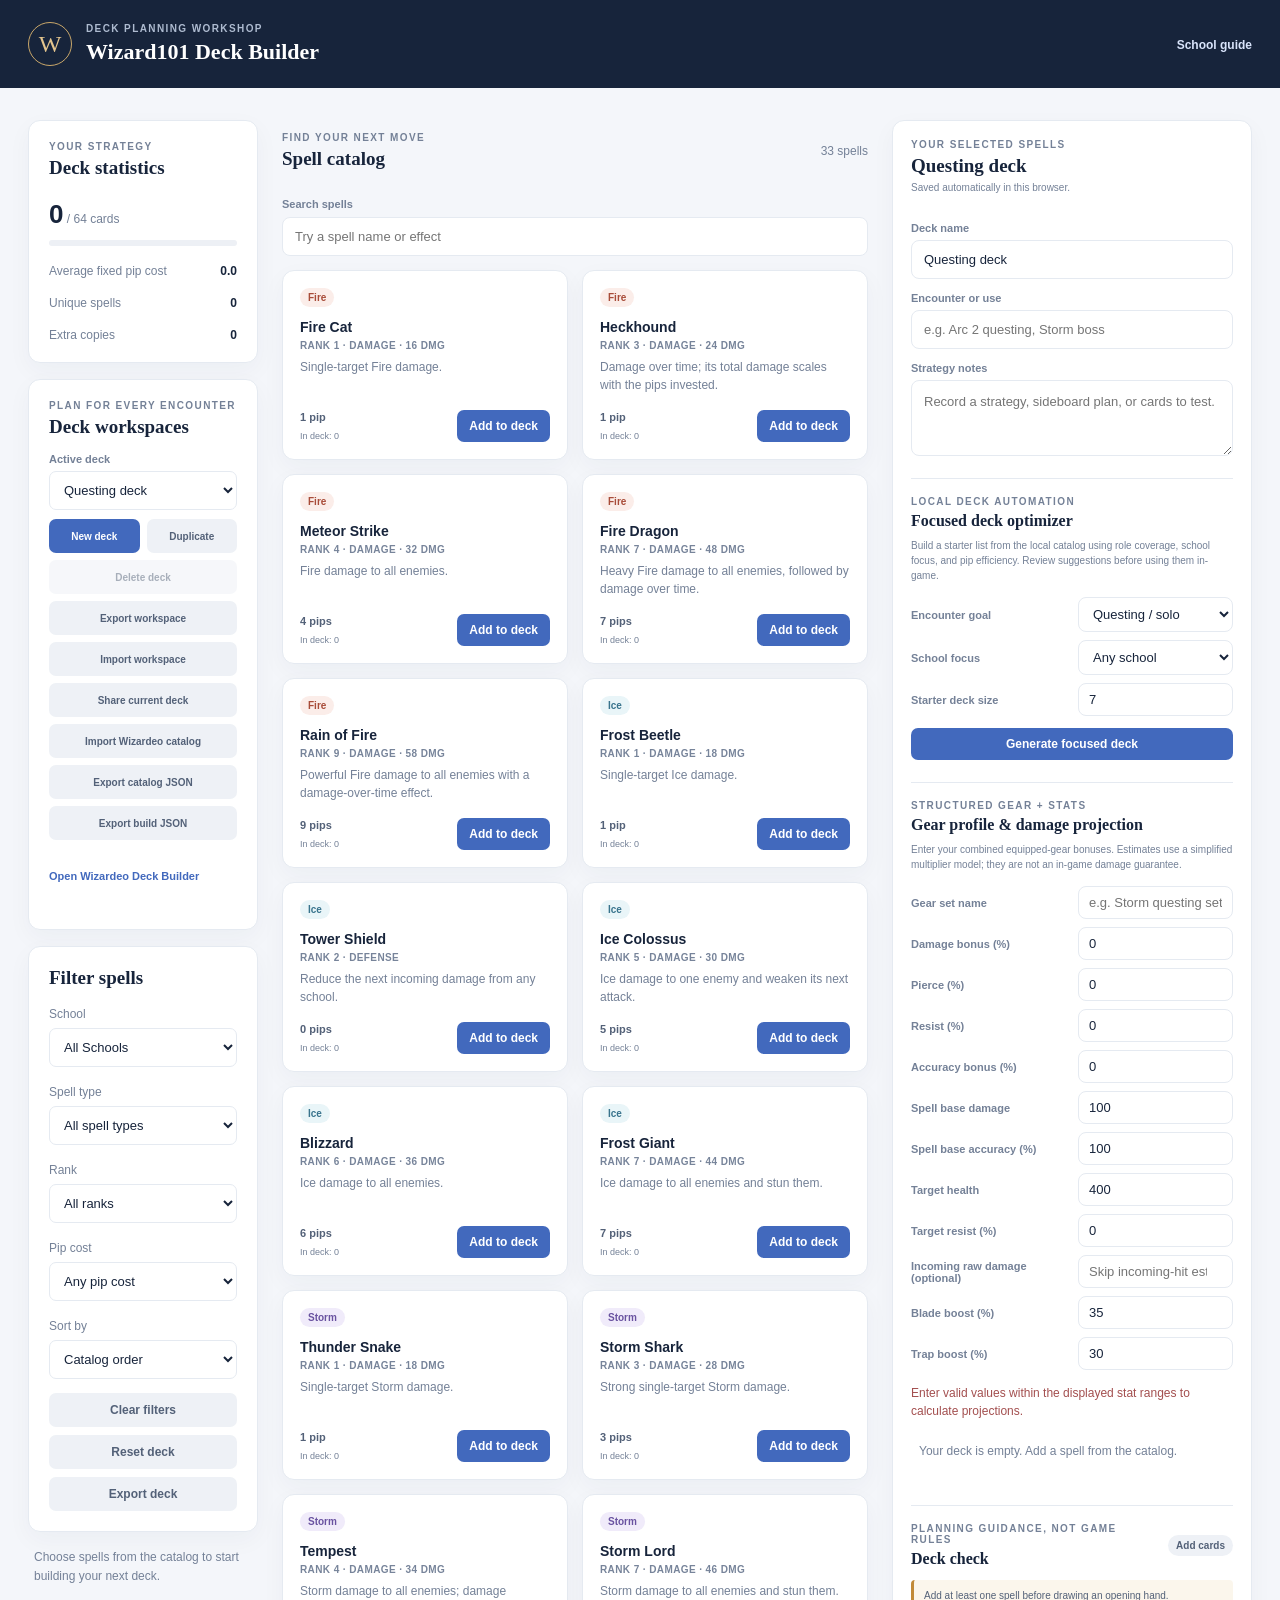
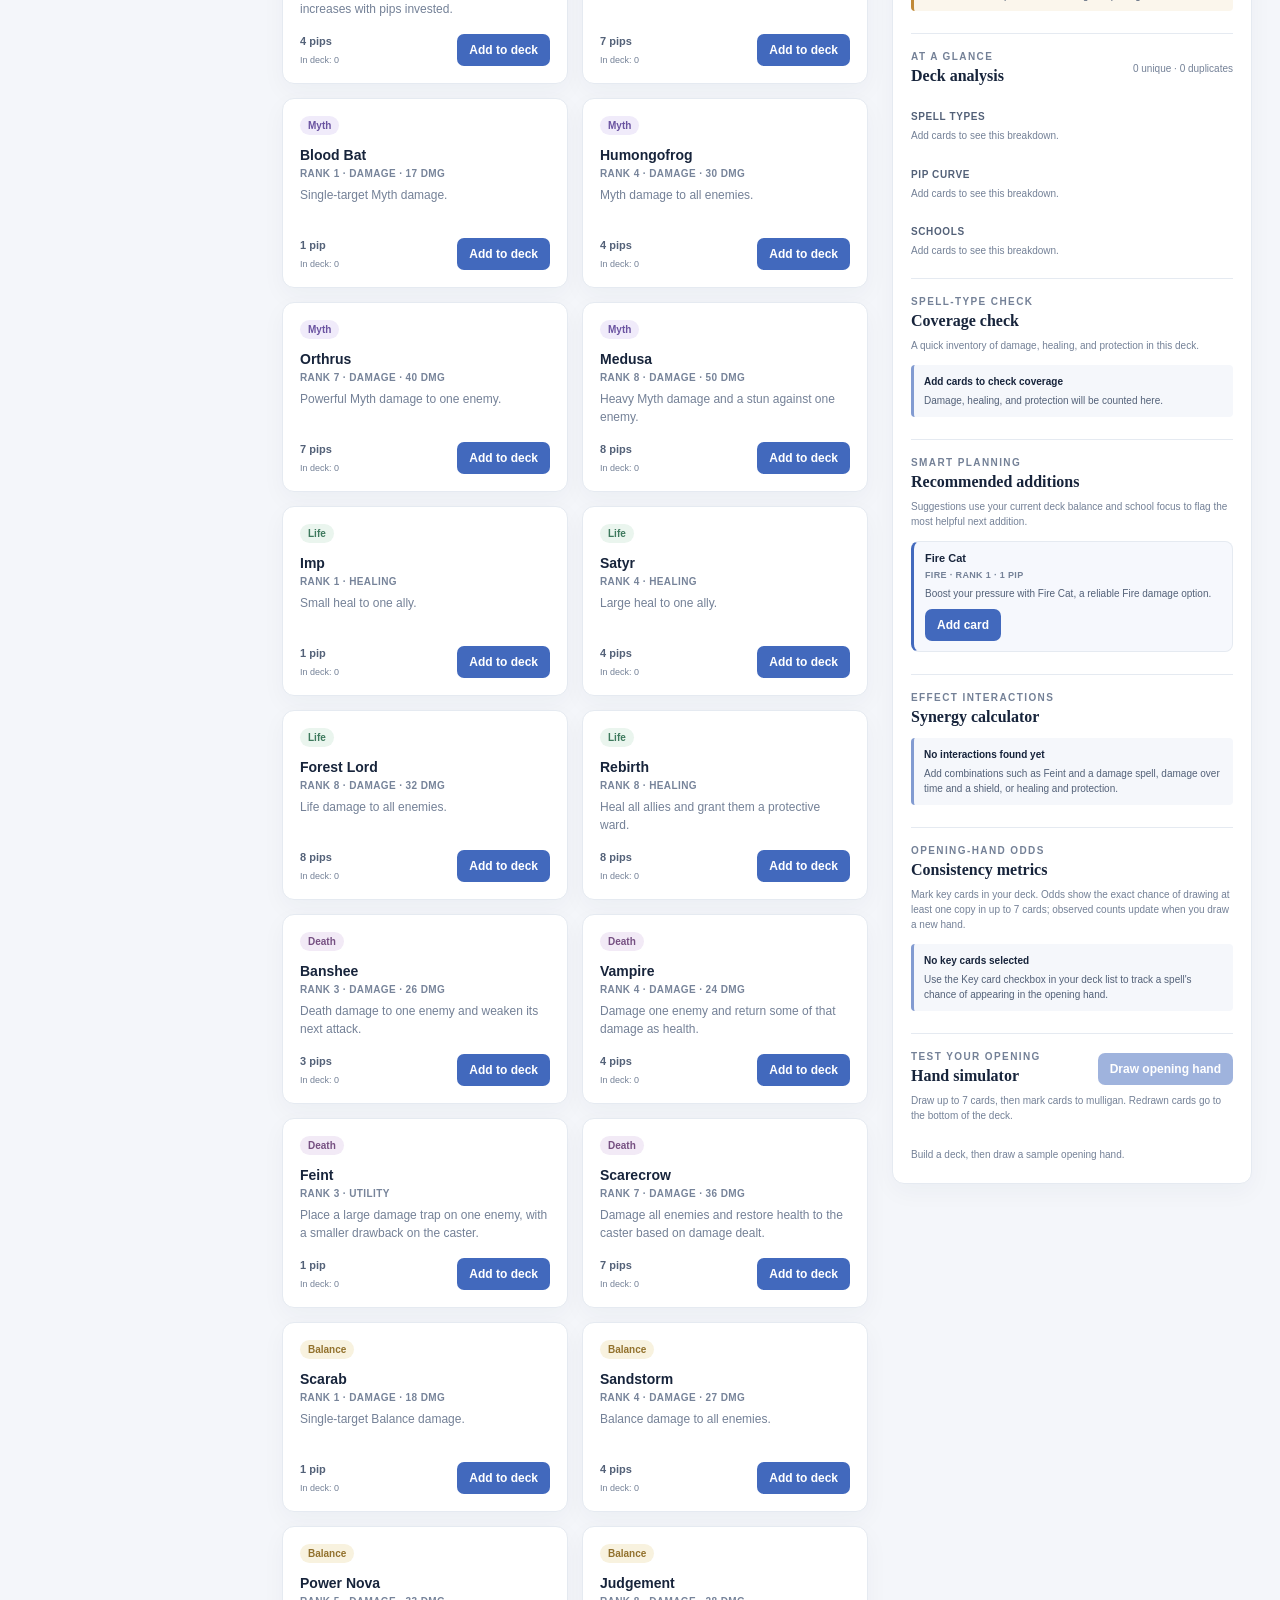
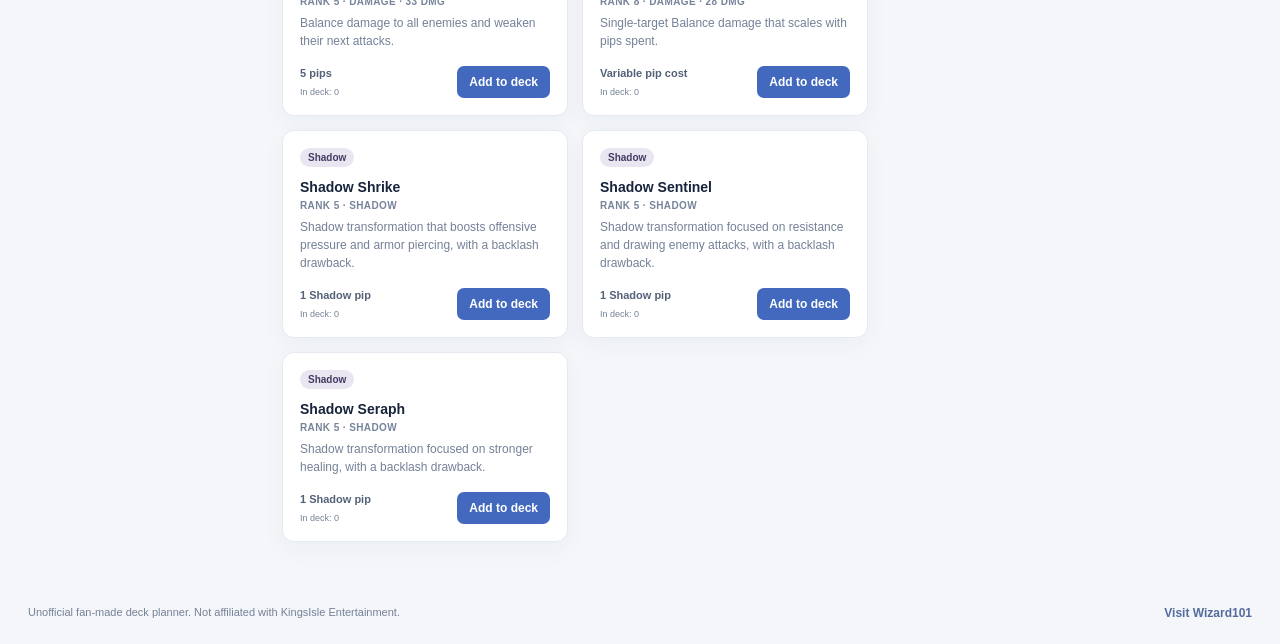
==== commit e97e7e5a: "added discussions" ====
--- a/web/index.html
+++ b/web/index.html
@@ -224,6 +224,8 @@
           <input id="projection-target-health" class="search-input" type="number" min="1" value="400">
           <label for="projection-target-resist">Target resist (%)</label>
           <input id="projection-target-resist" class="search-input" type="number" min="0" max="100" value="0">
+          <label for="projection-incoming-damage">Incoming raw damage (optional)</label>
+          <input id="projection-incoming-damage" class="search-input" type="number" min="0" placeholder="Skip incoming-hit estimate">
           <label for="projection-blade">Blade boost (%)</label>
           <input id="projection-blade" class="search-input" type="number" min="0" max="200" value="35">
           <label for="projection-trap">Trap boost (%)</label>
--- a/web/styles.css
+++ b/web/styles.css
@@ -444,6 +444,14 @@
   line-height: 1.5;
 }
 
+.spell-source-link {
+  display: inline-block;
+  margin-top: 5px;
+  color: var(--blue);
+  font-size: 11px;
+  font-weight: 600;
+}
+
 .spell-footer {
   display: grid;
   width: 100%;
